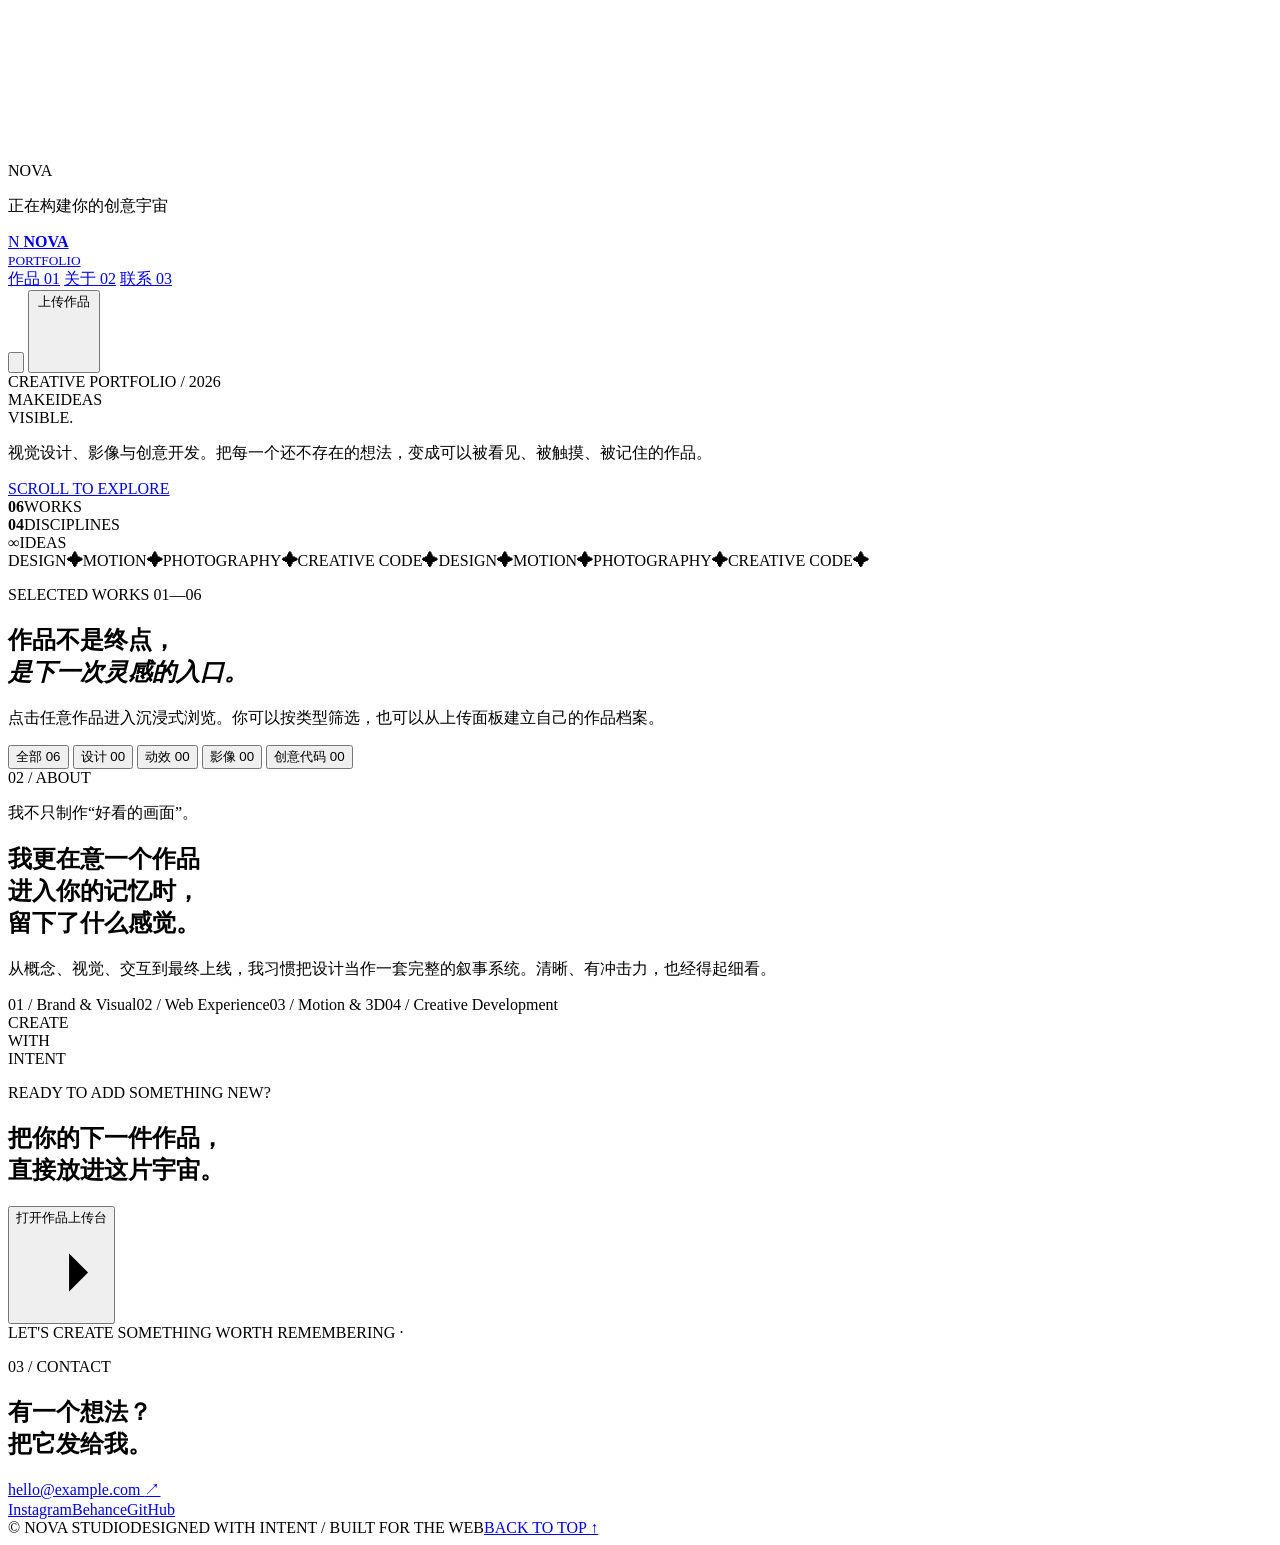
==== index.html @ 59b86b1f "Add portfolio structure and content" ====
<!doctype html>
<html lang="zh-CN">
<head>
  <meta charset="utf-8">
  <meta name="viewport" content="width=device-width, initial-scale=1">
  <meta name="description" content="一个可以展示、上传和发布作品的交互式个人作品集。">
  <meta name="theme-color" content="#08090d">
  <title>NOVA / Personal Works</title>
  <link rel="icon" href="./assets/favicon.svg" type="image/svg+xml">
  <link rel="manifest" href="./site.webmanifest">
  <link rel="stylesheet" href="./assets/styles.css">
  <script type="module" src="./assets/app.js"></script>
</head>
<body>
  <div class="page-noise" aria-hidden="true"></div>
  <canvas id="ambient-canvas" aria-hidden="true"></canvas>
  <div class="cursor-dot" aria-hidden="true"></div>
  <div class="cursor-aura" aria-hidden="true"></div>

  <div class="loader" id="loader" aria-live="polite">
    <div class="loader-mark"><span>N</span><span>O</span><span>V</span><span>A</span></div>
    <div class="loader-line"><i></i></div>
    <p>正在构建你的创意宇宙</p>
  </div>

  <header class="site-nav" id="site-nav">
    <a class="brand magnetic" href="#top" aria-label="返回首页">
      <span class="brand-glyph">N</span>
      <span class="brand-copy"><b id="brand-name">NOVA</b><br><small>PORTFOLIO</small></span>
    </a>
    <nav class="nav-links" aria-label="主导航">
      <a href="#works">作品 <span>01</span></a>
      <a href="#about">关于 <span>02</span></a>
      <a href="#contact">联系 <span>03</span></a>
    </nav>
    <div class="nav-actions">
      <button class="icon-button magnetic" id="theme-toggle" type="button" aria-label="切换明暗主题">
        <svg viewBox="0 0 24 24" aria-hidden="true"><path d="M12 3v2m0 14v2M3 12h2m14 0h2M5.6 5.6 7 7m10 10 1.4 1.4M18.4 5.6 17 7M7 17l-1.4 1.4M16 12a4 4 0 1 1-8 0 4 4 0 0 1 8 0Z"/></svg>
      </button>
      <button class="nav-cta magnetic" id="open-studio" type="button">
        <span>上传作品</span>
        <svg viewBox="0 0 24 24" aria-hidden="true"><path d="M12 5v14M5 12h14"/></svg>
      </button>
    </div>
  </header>

  <main id="top">
    <section class="hero">
      <div class="hero-eyebrow reveal"><span class="status-dot"></span><span id="profile-role">CREATIVE PORTFOLIO / 2026</span></div>
      <div class="hero-title reveal">
        <div class="hero-line hero-line-one"><span>MAKE</span><span class="outline">IDEAS</span></div>
        <div class="hero-line hero-line-two"><span class="accent">VISIBLE.</span><span class="hero-orb" aria-hidden="true"><i></i><i></i><i></i></span></div>
      </div>
      <div class="hero-bottom">
        <p class="hero-intro reveal">视觉设计、影像与创意开发。把每一个还不存在的想法，变成可以被看见、被触摸、被记住的作品。</p>
        <a class="scroll-cue magnetic" href="#works"><span>SCROLL TO EXPLORE</span><i></i></a>
        <div class="hero-stats reveal"><div><strong id="stat-works">06</strong><span>WORKS</span></div><div><strong>04</strong><span>DISCIPLINES</span></div><div><strong>∞</strong><span>IDEAS</span></div></div>
      </div>
      <div class="hero-marquee" aria-hidden="true"><div><span>DESIGN</span><b>✦</b><span>MOTION</span><b>✦</b><span>PHOTOGRAPHY</span><b>✦</b><span>CREATIVE CODE</span><b>✦</b><span>DESIGN</span><b>✦</b><span>MOTION</span><b>✦</b><span>PHOTOGRAPHY</span><b>✦</b><span>CREATIVE CODE</span><b>✦</b></div></div>
    </section>

    <section class="works-section" id="works">
      <div class="section-head">
        <div><p class="section-kicker reveal">SELECTED WORKS <span>01—06</span></p><h2 class="reveal">作品不是终点，<br><em>是下一次灵感的入口。</em></h2></div>
        <p class="section-copy reveal">点击任意作品进入沉浸式浏览。你可以按类型筛选，也可以从上传面板建立自己的作品档案。</p>
      </div>
      <div class="filter-row reveal" id="filter-row" role="tablist" aria-label="作品分类">
        <button class="filter-chip is-active" type="button" data-filter="all">全部 <span id="all-count">06</span></button>
        <button class="filter-chip" type="button" data-filter="Design">设计 <span data-count-for="Design">00</span></button>
        <button class="filter-chip" type="button" data-filter="Motion">动效 <span data-count-for="Motion">00</span></button>
        <button class="filter-chip" type="button" data-filter="Photography">影像 <span data-count-for="Photography">00</span></button>
        <button class="filter-chip" type="button" data-filter="Code">创意代码 <span data-count-for="Code">00</span></button>
      </div>
      <div class="works-grid" id="works-grid" aria-live="polite"></div>
      <div class="empty-state" id="empty-state" hidden><span>NO SIGNAL</span><p>这个分类暂时还没有作品。</p></div>
    </section>

    <section class="manifesto" id="about">
      <div class="manifesto-index reveal">02 / ABOUT</div>
      <div class="manifesto-copy"><p class="reveal">我不只制作“好看的画面”。</p><h2 class="reveal">我更在意一个作品<br>进入你的记忆时，<br><span>留下了什么感觉。</span></h2></div>
      <div class="manifesto-side"><p class="reveal">从概念、视觉、交互到最终上线，我习惯把设计当作一套完整的叙事系统。清晰、有冲击力，也经得起细看。</p><div class="services reveal"><span>01 / Brand & Visual</span><span>02 / Web Experience</span><span>03 / Motion & 3D</span><span>04 / Creative Development</span></div></div>
      <div class="orbit" aria-hidden="true"><div class="orbit-ring ring-one"></div><div class="orbit-ring ring-two"></div><div class="orbit-core">CREATE<br>WITH<br>INTENT</div></div>
    </section>

    <section class="upload-cta">
      <div class="upload-cta-glow" aria-hidden="true"></div>
      <p class="reveal">READY TO ADD SOMETHING NEW?</p>
      <h2 class="reveal">把你的下一件作品，<br><span>直接放进这片宇宙。</span></h2>
      <button class="hero-button magnetic reveal" id="open-studio-secondary" type="button"><span>打开作品上传台</span><svg viewBox="0 0 24 24" aria-hidden="true"><path d="M5 12h14m-5-5 5 5-5 5"/></svg></button>
    </section>

    <section class="contact" id="contact">
      <div class="contact-marquee" aria-hidden="true">LET'S CREATE SOMETHING WORTH REMEMBERING · </div>
      <div class="contact-grid">
        <div><p class="section-kicker reveal">03 / CONTACT</p><h2 class="reveal">有一个想法？<br><span>把它发给我。</span></h2></div>
        <div class="contact-actions reveal"><a href="mailto:hello@example.com" class="contact-mail" id="contact-email">hello@example.com <span>↗</span></a><div class="social-row"><a href="#" aria-label="Instagram">Instagram</a><a href="#" aria-label="Behance">Behance</a><a href="#" aria-label="GitHub">GitHub</a></div></div>
      </div>
      <footer><span>© <b id="year"></b> NOVA STUDIO</span><span>DESIGNED WITH INTENT / BUILT FOR THE WEB</span><a href="#top">BACK TO TOP ↑</a></footer>
    </section>
  </main>

  <div class="lightbox" id="lightbox" role="dialog" aria-modal="true" aria-label="作品预览" hidden>
    <button class="modal-close" id="lightbox-close" type="button" aria-label="关闭预览">×</button>
    <button class="lightbox-nav lightbox-prev" id="lightbox-prev" type="button" aria-label="上一个作品">←</button>
    <div class="lightbox-stage">
      <div class="lightbox-image-wrap"><img id="lightbox-image" alt=""><div class="lightbox-scanline" aria-hidden="true"></div></div>
      <div class="lightbox-meta"><div><p id="lightbox-category">DESIGN / 2026</p><h3 id="lightbox-title">作品名称</h3></div><p id="lightbox-description"></p><div class="tag-list" id="lightbox-tags"></div></div>
    </div>
    <button class="lightbox-nav lightbox-next" id="lightbox-next" type="button" aria-label="下一个作品">→</button>
  </div>

  <div class="studio" id="studio" role="dialog" aria-modal="true" aria-labelledby="studio-title" hidden>
    <div class="studio-backdrop" data-close-studio></div>
    <div class="studio-panel">
      <header class="studio-header"><div><p>CREATOR CONSOLE / LOCAL + GITHUB</p><h2 id="studio-title">上传新作品</h2></div><button class="modal-close" type="button" data-close-studio aria-label="关闭上传面板">×</button></header>
      <form id="upload-form" class="studio-form">
        <div class="form-grid">
          <label class="field"><span>作品名称</span><input name="title" type="text" placeholder="例如：Neon Memory" required maxlength="80"></label>
          <label class="field"><span>分类</span><select name="category" required><option value="Design">设计</option><option value="Motion">动效</option><option value="Photography">影像</option><option value="Code">创意代码</option></select></label>
          <label class="field"><span>年份</span><input name="year" type="text" inputmode="numeric" value="2026" maxlength="4"></label>
          <label class="field field-wide"><span>作品说明</span><textarea name="description" rows="3" placeholder="用一两句话说明这个作品的思路。" maxlength="320"></textarea></label>
          <label class="field field-wide"><span>标签（用逗号分隔）</span><input name="tags" type="text" placeholder="Branding, Web, Motion" maxlength="160"></label>
        </div>
        <label class="dropzone" id="dropzone"><input type="file" id="work-files" name="files" accept="image/*" multiple><span class="dropzone-icon"><svg viewBox="0 0 24 24" aria-hidden="true"><path d="M12 16V4m0 0L7 9m5-5 5 5M5 14v4a2 2 0 0 0 2 2h10a2 2 0 0 0 2-2v-4"/></svg></span><strong>拖拽图片到这里，或点击选择</strong><small>支持 JPG / PNG / WebP。发布时会自动压缩并保留清晰度。</small></label>
        <div class="file-preview" id="file-preview"></div>
        <details class="github-settings"><summary><span><i class="github-dot"></i> GitHub 发布设置</span><span>可选</span></summary><div class="github-fields"><label class="field"><span>仓库所有者</span><input name="owner" type="text" placeholder="your-github-name"></label><label class="field"><span>仓库名称</span><input name="repo" type="text" placeholder="portfolio"></label><label class="field"><span>分支</span><input name="branch" type="text" value="main"></label><label class="field"><span>发布路径</span><input name="basePath" type="text" value=""></label><label class="field field-wide"><span>细粒度访问令牌</span><input name="token" type="password" autocomplete="off" placeholder="只保存在当前浏览器标签页"></label><p class="security-note">建议创建仅限该仓库、仅 Contents 读写权限的 Fine-grained token。关闭标签页后会自动清除。</p></div></details>
        <div class="publish-status" id="publish-status" aria-live="polite"><span></span><p>等待上传</p></div>
        <div class="studio-actions"><button class="button-secondary magnetic" id="save-local" type="submit"><span>保存到本机</span></button><button class="button-primary magnetic" id="publish-github" type="button"><span>发布到 GitHub</span><svg viewBox="0 0 24 24" aria-hidden="true"><path d="M5 12h14m-5-5 5 5-5 5"/></svg></button></div>
      </form>
    </div>
  </div>
  <div class="toast-stack" id="toast-stack" aria-live="polite"></div>
</body>
</html>
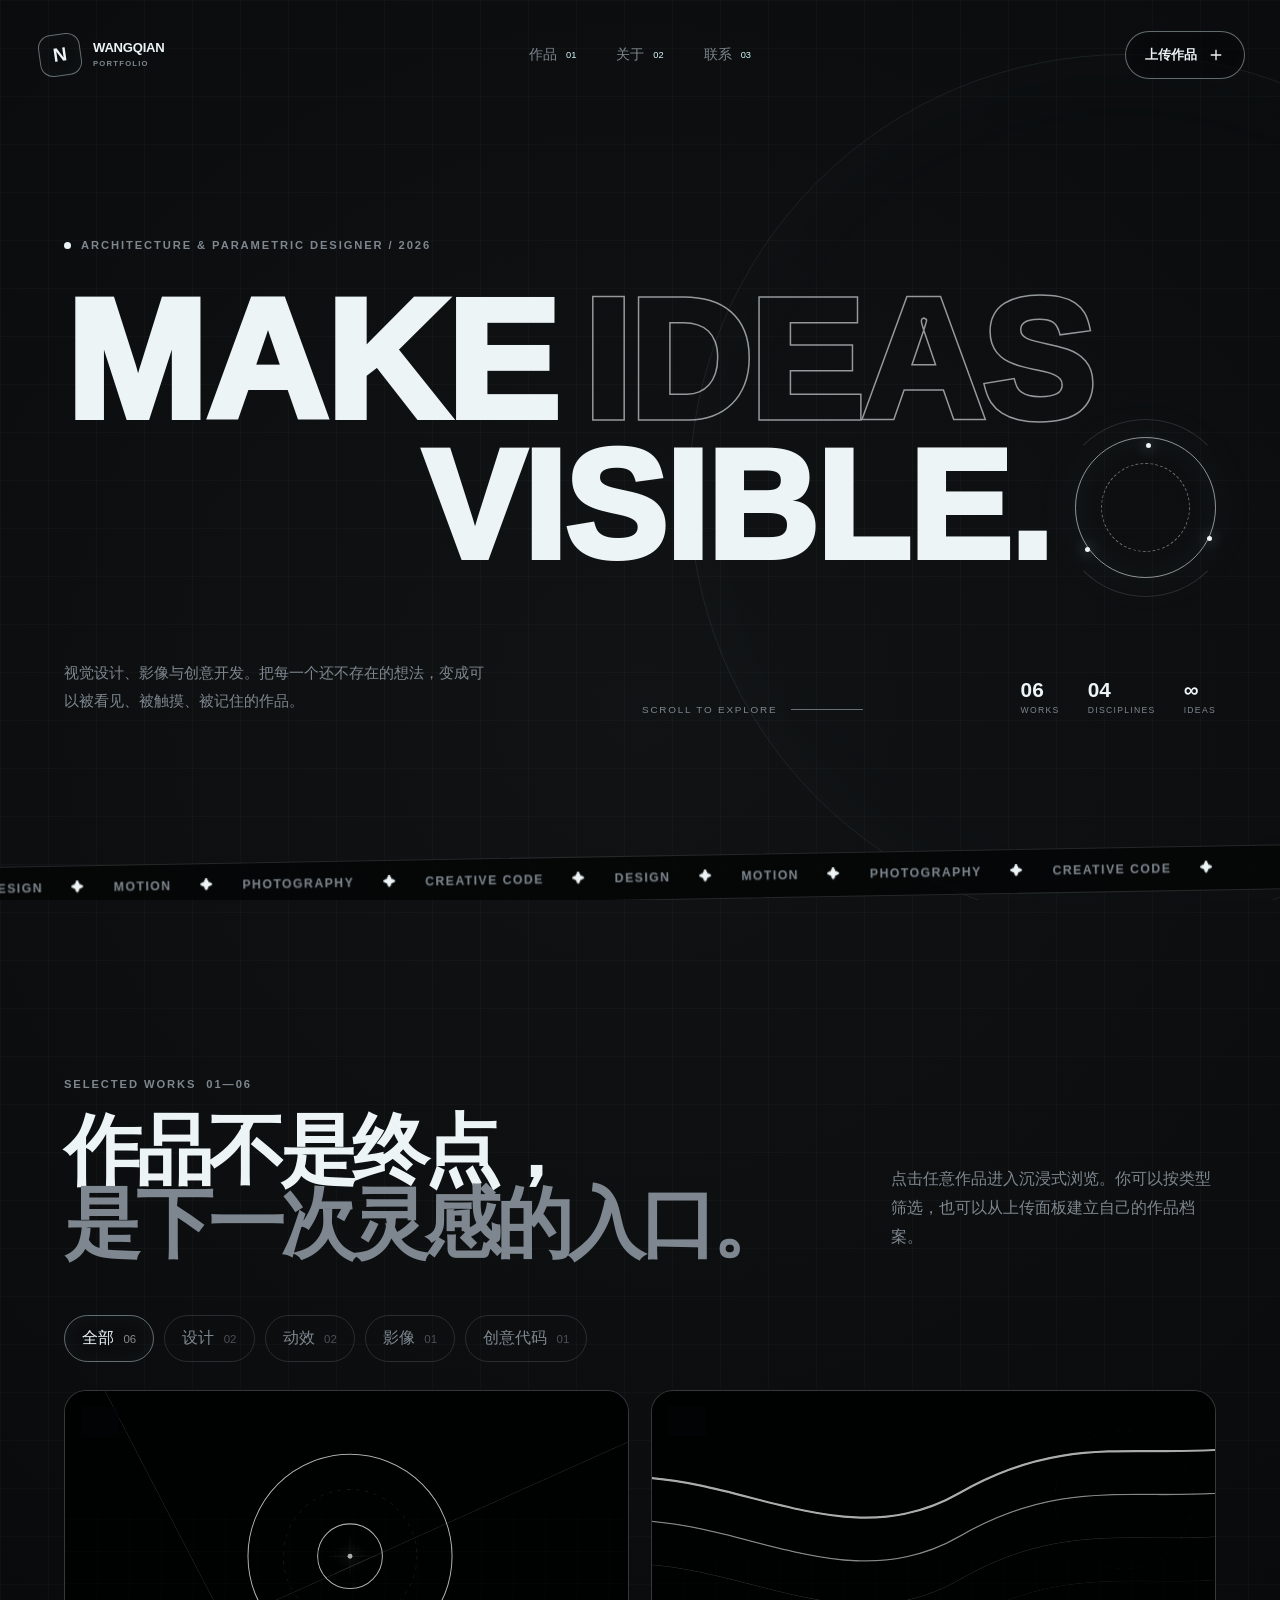
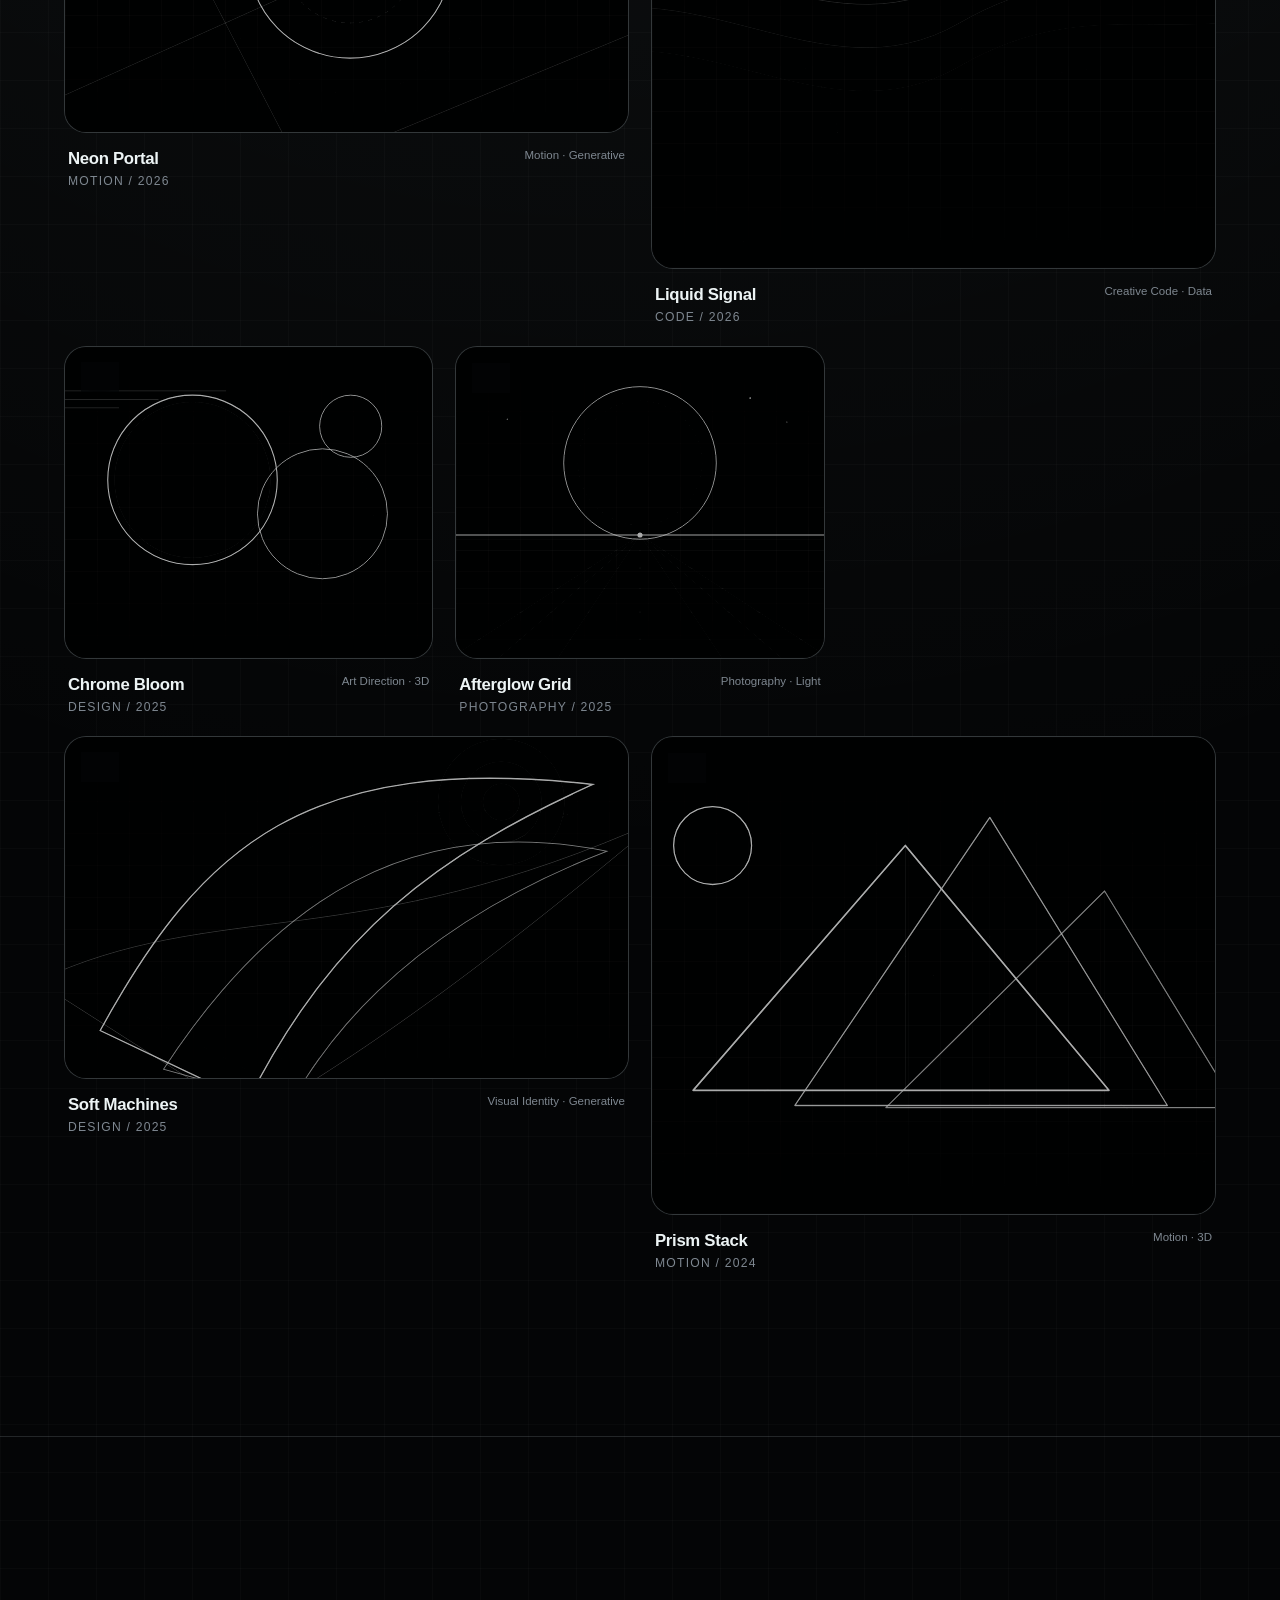
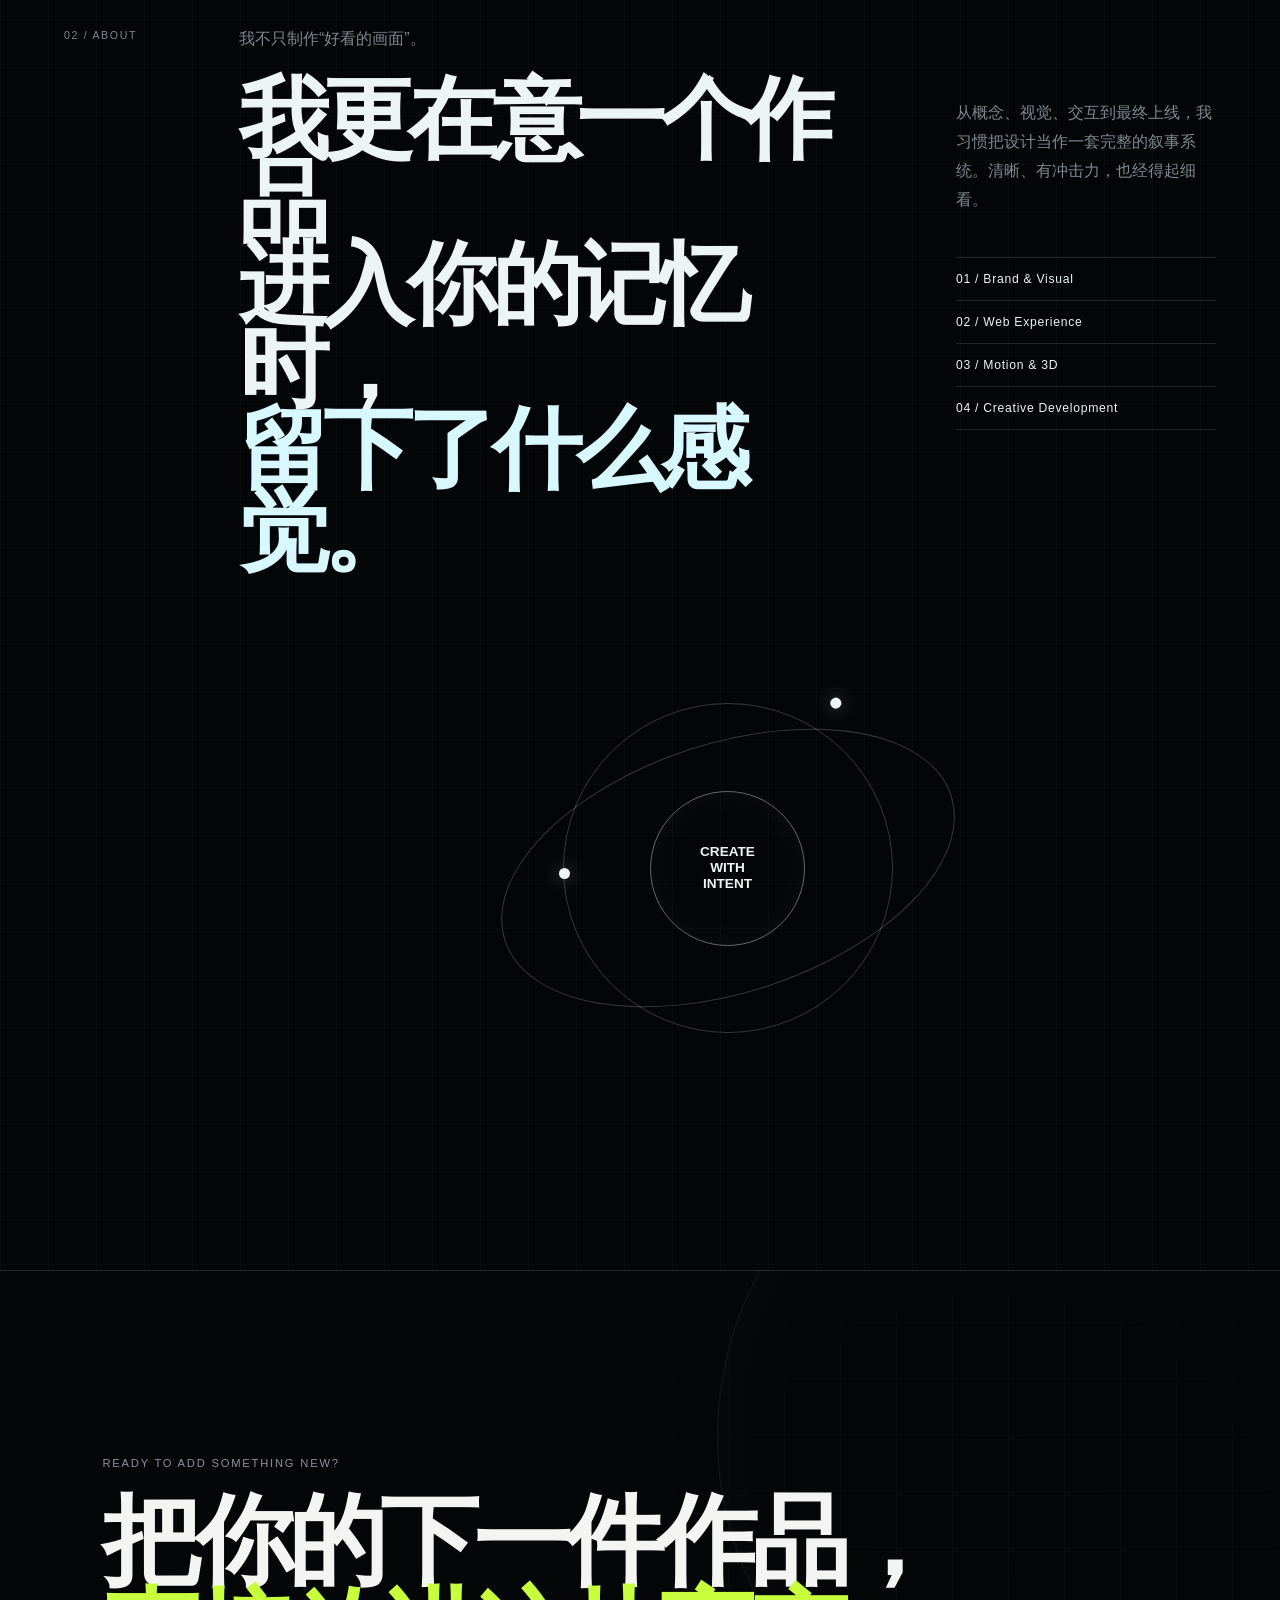
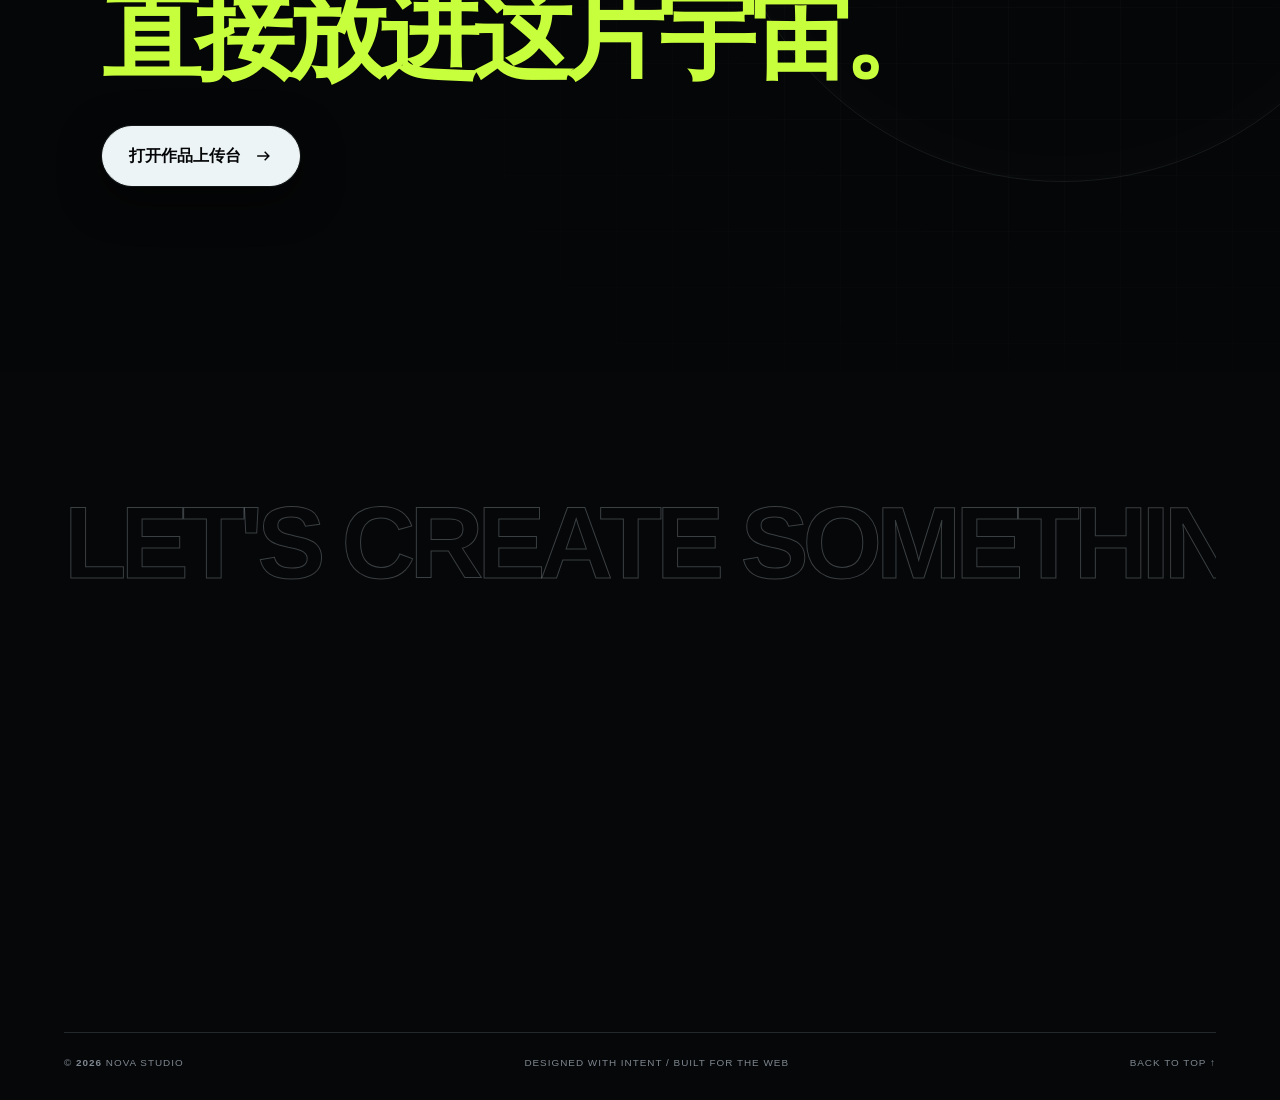
==== commit d092c653: "Apply dark line-art theme without overwriting profile update" ====
--- a/index.html
+++ b/index.html
@@ -4,11 +4,12 @@
   <meta charset="utf-8">
   <meta name="viewport" content="width=device-width, initial-scale=1">
   <meta name="description" content="一个可以展示、上传和发布作品的交互式个人作品集。">
-  <meta name="theme-color" content="#08090d">
+  <meta name="theme-color" content="#040506">
   <title>NOVA / Personal Works</title>
   <link rel="icon" href="./assets/favicon.svg" type="image/svg+xml">
   <link rel="manifest" href="./site.webmanifest">
   <link rel="stylesheet" href="./assets/styles.css">
+  <link rel="stylesheet" href="./assets/theme-lineart.css">
   <script type="module" src="./assets/app.js"></script>
 </head>
 <body>
@@ -16,119 +17,16 @@
   <canvas id="ambient-canvas" aria-hidden="true"></canvas>
   <div class="cursor-dot" aria-hidden="true"></div>
   <div class="cursor-aura" aria-hidden="true"></div>
-
-  <div class="loader" id="loader" aria-live="polite">
-    <div class="loader-mark"><span>N</span><span>O</span><span>V</span><span>A</span></div>
-    <div class="loader-line"><i></i></div>
-    <p>正在构建你的创意宇宙</p>
-  </div>
-
-  <header class="site-nav" id="site-nav">
-    <a class="brand magnetic" href="#top" aria-label="返回首页">
-      <span class="brand-glyph">N</span>
-      <span class="brand-copy"><b id="brand-name">NOVA</b><br><small>PORTFOLIO</small></span>
-    </a>
-    <nav class="nav-links" aria-label="主导航">
-      <a href="#works">作品 <span>01</span></a>
-      <a href="#about">关于 <span>02</span></a>
-      <a href="#contact">联系 <span>03</span></a>
-    </nav>
-    <div class="nav-actions">
-      <button class="icon-button magnetic" id="theme-toggle" type="button" aria-label="切换明暗主题">
-        <svg viewBox="0 0 24 24" aria-hidden="true"><path d="M12 3v2m0 14v2M3 12h2m14 0h2M5.6 5.6 7 7m10 10 1.4 1.4M18.4 5.6 17 7M7 17l-1.4 1.4M16 12a4 4 0 1 1-8 0 4 4 0 0 1 8 0Z"/></svg>
-      </button>
-      <button class="nav-cta magnetic" id="open-studio" type="button">
-        <span>上传作品</span>
-        <svg viewBox="0 0 24 24" aria-hidden="true"><path d="M12 5v14M5 12h14"/></svg>
-      </button>
-    </div>
-  </header>
-
+  <div class="loader" id="loader" aria-live="polite"><div class="loader-mark"><span>N</span><span>O</span><span>V</span><span>A</span></div><div class="loader-line"><i></i></div><p>正在构建你的创意宇宙</p></div>
+  <header class="site-nav" id="site-nav"><a class="brand magnetic" href="#top" aria-label="返回首页"><span class="brand-glyph">N</span><span class="brand-copy"><b id="brand-name">NOVA</b><br><small>PORTFOLIO</small></span></a><nav class="nav-links" aria-label="主导航"><a href="#works">作品 <span>01</span></a><a href="#about">关于 <span>02</span></a><a href="#contact">联系 <span>03</span></a></nav><div class="nav-actions"><button class="icon-button magnetic" id="theme-toggle" type="button" aria-label="切换明暗主题"><svg viewBox="0 0 24 24" aria-hidden="true"><path d="M12 3v2m0 14v2M3 12h2m14 0h2M5.6 5.6 7 7m10 10 1.4 1.4M18.4 5.6 17 7M7 17l-1.4 1.4M16 12a4 4 0 1 1-8 0 4 4 0 0 1 8 0Z"/></svg></button><button class="nav-cta magnetic" id="open-studio" type="button"><span>上传作品</span><svg viewBox="0 0 24 24" aria-hidden="true"><path d="M12 5v14M5 12h14"/></svg></button></div></header>
   <main id="top">
-    <section class="hero">
-      <div class="hero-eyebrow reveal"><span class="status-dot"></span><span id="profile-role">CREATIVE PORTFOLIO / 2026</span></div>
-      <div class="hero-title reveal">
-        <div class="hero-line hero-line-one"><span>MAKE</span><span class="outline">IDEAS</span></div>
-        <div class="hero-line hero-line-two"><span class="accent">VISIBLE.</span><span class="hero-orb" aria-hidden="true"><i></i><i></i><i></i></span></div>
-      </div>
-      <div class="hero-bottom">
-        <p class="hero-intro reveal">视觉设计、影像与创意开发。把每一个还不存在的想法，变成可以被看见、被触摸、被记住的作品。</p>
-        <a class="scroll-cue magnetic" href="#works"><span>SCROLL TO EXPLORE</span><i></i></a>
-        <div class="hero-stats reveal"><div><strong id="stat-works">06</strong><span>WORKS</span></div><div><strong>04</strong><span>DISCIPLINES</span></div><div><strong>∞</strong><span>IDEAS</span></div></div>
-      </div>
-      <div class="hero-marquee" aria-hidden="true"><div><span>DESIGN</span><b>✦</b><span>MOTION</span><b>✦</b><span>PHOTOGRAPHY</span><b>✦</b><span>CREATIVE CODE</span><b>✦</b><span>DESIGN</span><b>✦</b><span>MOTION</span><b>✦</b><span>PHOTOGRAPHY</span><b>✦</b><span>CREATIVE CODE</span><b>✦</b></div></div>
-    </section>
-
-    <section class="works-section" id="works">
-      <div class="section-head">
-        <div><p class="section-kicker reveal">SELECTED WORKS <span>01—06</span></p><h2 class="reveal">作品不是终点，<br><em>是下一次灵感的入口。</em></h2></div>
-        <p class="section-copy reveal">点击任意作品进入沉浸式浏览。你可以按类型筛选，也可以从上传面板建立自己的作品档案。</p>
-      </div>
-      <div class="filter-row reveal" id="filter-row" role="tablist" aria-label="作品分类">
-        <button class="filter-chip is-active" type="button" data-filter="all">全部 <span id="all-count">06</span></button>
-        <button class="filter-chip" type="button" data-filter="Design">设计 <span data-count-for="Design">00</span></button>
-        <button class="filter-chip" type="button" data-filter="Motion">动效 <span data-count-for="Motion">00</span></button>
-        <button class="filter-chip" type="button" data-filter="Photography">影像 <span data-count-for="Photography">00</span></button>
-        <button class="filter-chip" type="button" data-filter="Code">创意代码 <span data-count-for="Code">00</span></button>
-      </div>
-      <div class="works-grid" id="works-grid" aria-live="polite"></div>
-      <div class="empty-state" id="empty-state" hidden><span>NO SIGNAL</span><p>这个分类暂时还没有作品。</p></div>
-    </section>
-
-    <section class="manifesto" id="about">
-      <div class="manifesto-index reveal">02 / ABOUT</div>
-      <div class="manifesto-copy"><p class="reveal">我不只制作“好看的画面”。</p><h2 class="reveal">我更在意一个作品<br>进入你的记忆时，<br><span>留下了什么感觉。</span></h2></div>
-      <div class="manifesto-side"><p class="reveal">从概念、视觉、交互到最终上线，我习惯把设计当作一套完整的叙事系统。清晰、有冲击力，也经得起细看。</p><div class="services reveal"><span>01 / Brand & Visual</span><span>02 / Web Experience</span><span>03 / Motion & 3D</span><span>04 / Creative Development</span></div></div>
-      <div class="orbit" aria-hidden="true"><div class="orbit-ring ring-one"></div><div class="orbit-ring ring-two"></div><div class="orbit-core">CREATE<br>WITH<br>INTENT</div></div>
-    </section>
-
-    <section class="upload-cta">
-      <div class="upload-cta-glow" aria-hidden="true"></div>
-      <p class="reveal">READY TO ADD SOMETHING NEW?</p>
-      <h2 class="reveal">把你的下一件作品，<br><span>直接放进这片宇宙。</span></h2>
-      <button class="hero-button magnetic reveal" id="open-studio-secondary" type="button"><span>打开作品上传台</span><svg viewBox="0 0 24 24" aria-hidden="true"><path d="M5 12h14m-5-5 5 5-5 5"/></svg></button>
-    </section>
-
-    <section class="contact" id="contact">
-      <div class="contact-marquee" aria-hidden="true">LET'S CREATE SOMETHING WORTH REMEMBERING · </div>
-      <div class="contact-grid">
-        <div><p class="section-kicker reveal">03 / CONTACT</p><h2 class="reveal">有一个想法？<br><span>把它发给我。</span></h2></div>
-        <div class="contact-actions reveal"><a href="mailto:hello@example.com" class="contact-mail" id="contact-email">hello@example.com <span>↗</span></a><div class="social-row"><a href="#" aria-label="Instagram">Instagram</a><a href="#" aria-label="Behance">Behance</a><a href="#" aria-label="GitHub">GitHub</a></div></div>
-      </div>
-      <footer><span>© <b id="year"></b> NOVA STUDIO</span><span>DESIGNED WITH INTENT / BUILT FOR THE WEB</span><a href="#top">BACK TO TOP ↑</a></footer>
-    </section>
+    <section class="hero"><div class="hero-eyebrow reveal"><span class="status-dot"></span><span id="profile-role">CREATIVE PORTFOLIO / 2026</span></div><div class="hero-title reveal"><div class="hero-line hero-line-one"><span>MAKE</span><span class="outline">IDEAS</span></div><div class="hero-line hero-line-two"><span class="accent">VISIBLE.</span><span class="hero-orb" aria-hidden="true"><i></i><i></i><i></i></span></div></div><div class="hero-bottom"><p class="hero-intro reveal">视觉设计、影像与创意开发。把每一个还不存在的想法，变成可以被看见、被触摸、被记住的作品。</p><a class="scroll-cue magnetic" href="#works"><span>SCROLL TO EXPLORE</span><i></i></a><div class="hero-stats reveal"><div><strong id="stat-works">06</strong><span>WORKS</span></div><div><strong>04</strong><span>DISCIPLINES</span></div><div><strong>∞</strong><span>IDEAS</span></div></div></div><div class="hero-marquee" aria-hidden="true"><div><span>DESIGN</span><b>✦</b><span>MOTION</span><b>✦</b><span>PHOTOGRAPHY</span><b>✦</b><span>CREATIVE CODE</span><b>✦</b><span>DESIGN</span><b>✦</b><span>MOTION</span><b>✦</b><span>PHOTOGRAPHY</span><b>✦</b><span>CREATIVE CODE</span><b>✦</b></div></div></section>
+    <section class="works-section" id="works"><div class="section-head"><div><p class="section-kicker reveal">SELECTED WORKS <span>01—06</span></p><h2 class="reveal">作品不是终点，<br><em>是下一次灵感的入口。</em></h2></div><p class="section-copy reveal">点击任意作品进入沉浸式浏览。你可以按类型筛选，也可以从上传面板建立自己的作品档案。</p></div><div class="filter-row reveal" id="filter-row" role="tablist" aria-label="作品分类"><button class="filter-chip is-active" type="button" data-filter="all">全部 <span id="all-count">06</span></button><button class="filter-chip" type="button" data-filter="Design">设计 <span data-count-for="Design">00</span></button><button class="filter-chip" type="button" data-filter="Motion">动效 <span data-count-for="Motion">00</span></button><button class="filter-chip" type="button" data-filter="Photography">影像 <span data-count-for="Photography">00</span></button><button class="filter-chip" type="button" data-filter="Code">创意代码 <span data-count-for="Code">00</span></button></div><div class="works-grid" id="works-grid" aria-live="polite"></div><div class="empty-state" id="empty-state" hidden><span>NO SIGNAL</span><p>这个分类暂时还没有作品。</p></div></section>
+    <section class="manifesto" id="about"><div class="manifesto-index reveal">02 / ABOUT</div><div class="manifesto-copy"><p class="reveal">我不只制作“好看的画面”。</p><h2 class="reveal">我更在意一个作品<br>进入你的记忆时，<br><span>留下了什么感觉。</span></h2></div><div class="manifesto-side"><p class="reveal">从概念、视觉、交互到最终上线，我习惯把设计当作一套完整的叙事系统。清晰、有冲击力，也经得起细看。</p><div class="services reveal"><span>01 / Brand & Visual</span><span>02 / Web Experience</span><span>03 / Motion & 3D</span><span>04 / Creative Development</span></div></div><div class="orbit" aria-hidden="true"><div class="orbit-ring ring-one"></div><div class="orbit-ring ring-two"></div><div class="orbit-core">CREATE<br>WITH<br>INTENT</div></div></section>
+    <section class="upload-cta"><div class="upload-cta-glow" aria-hidden="true"></div><p class="reveal">READY TO ADD SOMETHING NEW?</p><h2 class="reveal">把你的下一件作品，<br><span>直接放进这片宇宙。</span></h2><button class="hero-button magnetic reveal" id="open-studio-secondary" type="button"><span>打开作品上传台</span><svg viewBox="0 0 24 24" aria-hidden="true"><path d="M5 12h14m-5-5 5 5-5 5"/></svg></button></section>
+    <section class="contact" id="contact"><div class="contact-marquee" aria-hidden="true">LET'S CREATE SOMETHING WORTH REMEMBERING · </div><div class="contact-grid"><div><p class="section-kicker reveal">03 / CONTACT</p><h2 class="reveal">有一个想法？<br><span>把它发给我。</span></h2></div><div class="contact-actions reveal"><a href="mailto:hello@example.com" class="contact-mail" id="contact-email">hello@example.com <span>↗</span></a><div class="social-row"><a href="#" aria-label="Instagram">Instagram</a><a href="#" aria-label="Behance">Behance</a><a href="#" aria-label="GitHub">GitHub</a></div></div></div><footer><span>© <b id="year"></b> NOVA STUDIO</span><span>DESIGNED WITH INTENT / BUILT FOR THE WEB</span><a href="#top">BACK TO TOP ↑</a></footer></section>
   </main>
-
-  <div class="lightbox" id="lightbox" role="dialog" aria-modal="true" aria-label="作品预览" hidden>
-    <button class="modal-close" id="lightbox-close" type="button" aria-label="关闭预览">×</button>
-    <button class="lightbox-nav lightbox-prev" id="lightbox-prev" type="button" aria-label="上一个作品">←</button>
-    <div class="lightbox-stage">
-      <div class="lightbox-image-wrap"><img id="lightbox-image" alt=""><div class="lightbox-scanline" aria-hidden="true"></div></div>
-      <div class="lightbox-meta"><div><p id="lightbox-category">DESIGN / 2026</p><h3 id="lightbox-title">作品名称</h3></div><p id="lightbox-description"></p><div class="tag-list" id="lightbox-tags"></div></div>
-    </div>
-    <button class="lightbox-nav lightbox-next" id="lightbox-next" type="button" aria-label="下一个作品">→</button>
-  </div>
-
-  <div class="studio" id="studio" role="dialog" aria-modal="true" aria-labelledby="studio-title" hidden>
-    <div class="studio-backdrop" data-close-studio></div>
-    <div class="studio-panel">
-      <header class="studio-header"><div><p>CREATOR CONSOLE / LOCAL + GITHUB</p><h2 id="studio-title">上传新作品</h2></div><button class="modal-close" type="button" data-close-studio aria-label="关闭上传面板">×</button></header>
-      <form id="upload-form" class="studio-form">
-        <div class="form-grid">
-          <label class="field"><span>作品名称</span><input name="title" type="text" placeholder="例如：Neon Memory" required maxlength="80"></label>
-          <label class="field"><span>分类</span><select name="category" required><option value="Design">设计</option><option value="Motion">动效</option><option value="Photography">影像</option><option value="Code">创意代码</option></select></label>
-          <label class="field"><span>年份</span><input name="year" type="text" inputmode="numeric" value="2026" maxlength="4"></label>
-          <label class="field field-wide"><span>作品说明</span><textarea name="description" rows="3" placeholder="用一两句话说明这个作品的思路。" maxlength="320"></textarea></label>
-          <label class="field field-wide"><span>标签（用逗号分隔）</span><input name="tags" type="text" placeholder="Branding, Web, Motion" maxlength="160"></label>
-        </div>
-        <label class="dropzone" id="dropzone"><input type="file" id="work-files" name="files" accept="image/*" multiple><span class="dropzone-icon"><svg viewBox="0 0 24 24" aria-hidden="true"><path d="M12 16V4m0 0L7 9m5-5 5 5M5 14v4a2 2 0 0 0 2 2h10a2 2 0 0 0 2-2v-4"/></svg></span><strong>拖拽图片到这里，或点击选择</strong><small>支持 JPG / PNG / WebP。发布时会自动压缩并保留清晰度。</small></label>
-        <div class="file-preview" id="file-preview"></div>
-        <details class="github-settings"><summary><span><i class="github-dot"></i> GitHub 发布设置</span><span>可选</span></summary><div class="github-fields"><label class="field"><span>仓库所有者</span><input name="owner" type="text" placeholder="your-github-name"></label><label class="field"><span>仓库名称</span><input name="repo" type="text" placeholder="portfolio"></label><label class="field"><span>分支</span><input name="branch" type="text" value="main"></label><label class="field"><span>发布路径</span><input name="basePath" type="text" value=""></label><label class="field field-wide"><span>细粒度访问令牌</span><input name="token" type="password" autocomplete="off" placeholder="只保存在当前浏览器标签页"></label><p class="security-note">建议创建仅限该仓库、仅 Contents 读写权限的 Fine-grained token。关闭标签页后会自动清除。</p></div></details>
-        <div class="publish-status" id="publish-status" aria-live="polite"><span></span><p>等待上传</p></div>
-        <div class="studio-actions"><button class="button-secondary magnetic" id="save-local" type="submit"><span>保存到本机</span></button><button class="button-primary magnetic" id="publish-github" type="button"><span>发布到 GitHub</span><svg viewBox="0 0 24 24" aria-hidden="true"><path d="M5 12h14m-5-5 5 5-5 5"/></svg></button></div>
-      </form>
-    </div>
-  </div>
-  <div class="toast-stack" id="toast-stack" aria-live="polite"></div>
+  <div class="lightbox" id="lightbox" role="dialog" aria-modal="true" aria-label="作品预览" hidden><button class="modal-close" id="lightbox-close" type="button" aria-label="关闭预览">×</button><button class="lightbox-nav lightbox-prev" id="lightbox-prev" type="button" aria-label="上一个作品">←</button><div class="lightbox-stage"><div class="lightbox-image-wrap"><img id="lightbox-image" alt=""><div class="lightbox-scanline" aria-hidden="true"></div></div><div class="lightbox-meta"><div><p id="lightbox-category">DESIGN / 2026</p><h3 id="lightbox-title">作品名称</h3></div><p id="lightbox-description"></p><div class="tag-list" id="lightbox-tags"></div></div></div><button class="lightbox-nav lightbox-next" id="lightbox-next" type="button" aria-label="下一个作品">→</button></div>
+  <div class="studio" id="studio" role="dialog" aria-modal="true" aria-labelledby="studio-title" hidden><div class="studio-backdrop" data-close-studio></div><div class="studio-panel"><header class="studio-header"><div><p>CREATOR CONSOLE / LOCAL + GITHUB</p><h2 id="studio-title">上传新作品</h2></div><button class="modal-close" type="button" data-close-studio aria-label="关闭上传面板">×</button></header><form id="upload-form" class="studio-form"><div class="form-grid"><label class="field"><span>作品名称</span><input name="title" type="text" placeholder="例如：Neon Memory" required maxlength="80"></label><label class="field"><span>分类</span><select name="category" required><option value="Design">设计</option><option value="Motion">动效</option><option value="Photography">影像</option><option value="Code">创意代码</option></select></label><label class="field"><span>年份</span><input name="year" type="text" inputmode="numeric" value="2026" maxlength="4"></label><label class="field field-wide"><span>作品说明</span><textarea name="description" rows="3" placeholder="用一两句话说明这个作品的思路。" maxlength="320"></textarea></label><label class="field field-wide"><span>标签（用逗号分隔）</span><input name="tags" type="text" placeholder="Branding, Web, Motion" maxlength="160"></label></div><label class="dropzone" id="dropzone"><input type="file" id="work-files" name="files" accept="image/*" multiple><span class="dropzone-icon"><svg viewBox="0 0 24 24" aria-hidden="true"><path d="M12 16V4m0 0L7 9m5-5 5 5M5 14v4a2 2 0 0 0 2 2h10a2 2 0 0 0 2-2v-4"/></svg></span><strong>拖拽图片到这里，或点击选择</strong><small>支持 JPG / PNG / WebP。发布时会自动压缩并保留清晰度。</small></label><div class="file-preview" id="file-preview"></div><details class="github-settings"><summary><span><i class="github-dot"></i> GitHub 发布设置</span><span>可选</span></summary><div class="github-fields"><label class="field"><span>仓库所有者</span><input name="owner" type="text" placeholder="your-github-name"></label><label class="field"><span>仓库名称</span><input name="repo" type="text" placeholder="portfolio"></label><label class="field"><span>分支</span><input name="branch" type="text" value="main"></label><label class="field"><span>发布路径</span><input name="basePath" type="text" value=""></label><label class="field field-wide"><span>细粒度访问令牌</span><input name="token" type="password" autocomplete="off" placeholder="只保存在当前浏览器标签页"></label><p class="security-note">建议创建仅限该仓库、仅 Contents 读写权限的 Fine-grained token。关闭标签页后会自动清除。</p></div></details><div class="publish-status" id="publish-status" aria-live="polite"><span></span><p>等待上传</p></div><div class="studio-actions"><button class="button-secondary magnetic" id="save-local" type="submit"><span>保存到本机</span></button><button class="button-primary magnetic" id="publish-github" type="button"><span>发布到 GitHub</span><svg viewBox="0 0 24 24" aria-hidden="true"><path d="M5 12h14m-5-5 5 5-5 5"/></svg></button></div></form></div></div><div class="toast-stack" id="toast-stack" aria-live="polite"></div>
 </body>
 </html>
--- a/assets/styles.css
+++ b/assets/styles.css
@@ -0,0 +1,106 @@
+:root {
+  --bg: #08090d;
+  --bg-soft: #0e1017;
+  --panel: rgba(18, 20, 29, 0.78);
+  --panel-solid: #12141d;
+  --text: #f4f4f2;
+  --muted: #9699a6;
+  --line: rgba(255, 255, 255, 0.12);
+  --line-strong: rgba(255, 255, 255, 0.24);
+  --acid: #c8ff3d;
+  --cyan: #56e6ff;
+  --orange: #ff6b2c;
+  --violet: #8f6bff;
+  --shadow: 0 32px 100px rgba(0, 0, 0, 0.48);
+  --radius-sm: 12px;
+  --radius-md: 22px;
+  --radius-lg: 36px;
+  --font-display: "Arial Black", "Arial Narrow", "Microsoft YaHei", sans-serif;
+  --font-body: "Segoe UI", "PingFang SC", "Microsoft YaHei", sans-serif;
+  --nav-height: 82px;
+  color-scheme: dark;
+}
+html[data-theme="light"] { --bg:#f0f0eb; --bg-soft:#e7e8e3; --panel:rgba(255,255,255,.78); --panel-solid:#fff; --text:#111217; --muted:#646775; --line:rgba(8,9,13,.12); --line-strong:rgba(8,9,13,.24); --acid:#6f9400; --cyan:#007f98; --orange:#d54b13; --violet:#6540dd; --shadow:0 32px 100px rgba(34,38,48,.16); color-scheme:light; }
+* { box-sizing:border-box; }
+html { scroll-behavior:smooth; }
+body { margin:0; background:var(--bg); color:var(--text); font-family:var(--font-body); min-height:100vh; overflow-x:hidden; transition:background .45s ease,color .45s ease; }
+body.modal-open { overflow:hidden; }
+button,input,textarea,select { font:inherit; }
+button,a { -webkit-tap-highlight-color:transparent; }
+button { color:inherit; }
+a { color:inherit; text-decoration:none; }
+img { max-width:100%; }
+::selection { background:var(--acid); color:#08090d; }
+.page-noise { position:fixed; inset:0; z-index:1000; pointer-events:none; opacity:.045; mix-blend-mode:soft-light; background-image:url("data:image/svg+xml,%3Csvg viewBox='0 0 180 180' xmlns='http://www.w3.org/2000/svg'%3E%3Cfilter id='n'%3E%3CfeTurbulence type='fractalNoise' baseFrequency='.95' numOctaves='4' stitchTiles='stitch'/%3E%3C/filter%3E%3Crect width='100%25' height='100%25' filter='url(%23n)' opacity='.7'/%3E%3C/svg%3E"); }
+#ambient-canvas { position:fixed; inset:0; width:100%; height:100%; z-index:-2; opacity:.9; pointer-events:none; }
+.cursor-dot,.cursor-aura { position:fixed; left:0; top:0; pointer-events:none; z-index:1200; border-radius:999px; transform:translate(-50%,-50%); opacity:0; }
+.cursor-dot { width:6px; height:6px; background:var(--acid); transition:width .2s,height .2s,opacity .2s; }
+.cursor-aura { width:46px; height:46px; border:1px solid color-mix(in srgb,var(--acid) 56%,transparent); transition:width .25s,height .25s,border-color .25s,opacity .2s; }
+body.has-pointer .cursor-dot,body.has-pointer .cursor-aura { opacity:1; }
+body.cursor-active .cursor-dot { width:11px; height:11px; }
+body.cursor-active .cursor-aura { width:74px; height:74px; border-color:var(--cyan); }
+.loader { position:fixed; inset:0; z-index:3000; display:grid; place-content:center; gap:22px; background:#08090d; color:#fff; transition:opacity .7s ease,visibility .7s ease; }
+.loader.is-hidden { opacity:0; visibility:hidden; }
+.loader-mark { display:flex; gap:4px; font:900 clamp(2rem,8vw,5rem)/1 var(--font-display); letter-spacing:-.09em; }
+.loader-mark span { animation:loaderLetter .9s cubic-bezier(.16,1,.3,1) both; }
+.loader-mark span:nth-child(2){animation-delay:.08s}.loader-mark span:nth-child(3){animation-delay:.16s}.loader-mark span:nth-child(4){animation-delay:.24s}
+.loader-line { width:min(320px,62vw); height:2px; background:rgba(255,255,255,.15); overflow:hidden; }
+.loader-line i { display:block; height:100%; width:42%; background:var(--acid); animation:loaderLine 1s ease-in-out infinite; }
+.loader p { margin:0; text-align:center; color:rgba(255,255,255,.55); font-size:.76rem; letter-spacing:.18em; }
+@keyframes loaderLetter{from{transform:translateY(110%);opacity:0}}@keyframes loaderLine{0%{transform:translateX(-110%)}100%{transform:translateX(340%)}}
+.site-nav { position:fixed; top:14px; left:50%; z-index:900; width:min(1440px,calc(100% - 32px)); height:var(--nav-height); padding:0 18px 0 22px; display:flex; align-items:center; justify-content:space-between; border:1px solid transparent; border-radius:20px; transition:background .35s,border-color .35s,backdrop-filter .35s,transform .35s; transform:translateX(-50%); }
+.site-nav.is-scrolled { background:var(--panel); border-color:var(--line); backdrop-filter:blur(22px) saturate(150%); box-shadow:0 12px 48px rgba(0,0,0,.15); }
+.brand { display:flex; align-items:center; gap:12px; }
+.brand-glyph { width:42px; height:42px; display:grid; place-items:center; border-radius:13px; background:var(--text); color:var(--bg); font:900 1.2rem/1 var(--font-display); transform:rotate(-8deg); transition:transform .3s,background .3s,color .3s; }
+.brand:hover .brand-glyph { transform:rotate(0) scale(1.06); background:var(--acid); }
+.brand-copy { font:800 .82rem/1.05 var(--font-display); letter-spacing:-.02em; }.brand-copy small { font:600 .48rem/1.4 var(--font-body); letter-spacing:.16em; color:var(--muted); }
+.nav-links { position:absolute; left:50%; transform:translateX(-50%); display:flex; gap:8px; }
+.nav-links a { position:relative; display:flex; gap:9px; align-items:center; padding:12px 16px; border-radius:999px; font-size:.86rem; color:var(--muted); transition:color .25s,background .25s; }
+.nav-links a:hover{color:var(--text);background:color-mix(in srgb,var(--text) 7%,transparent)}.nav-links span{font-size:.58rem;color:var(--acid)}
+.nav-actions { display:flex; align-items:center; gap:10px; }
+.icon-button,.nav-cta { border:1px solid var(--line); background:color-mix(in srgb,var(--panel-solid) 58%,transparent); cursor:pointer; border-radius:999px; }
+.icon-button { width:46px; height:46px; display:grid; place-items:center; }.icon-button svg{width:20px;fill:none;stroke:currentColor;stroke-width:1.6}
+.nav-cta { height:48px; padding:0 19px; display:flex; align-items:center; gap:10px; font-size:.84rem; font-weight:700; }.nav-cta svg{width:18px;fill:none;stroke:currentColor;stroke-width:1.8;transition:transform .25s}.nav-cta:hover{background:var(--acid);color:#08090d;border-color:var(--acid)}.nav-cta:hover svg{transform:rotate(90deg)}
+.hero { position:relative; min-height:100svh; padding:calc(var(--nav-height) + 92px) clamp(20px,5vw,76px) 120px; display:flex; flex-direction:column; justify-content:center; overflow:hidden; }
+.hero::before { content:""; position:absolute; width:min(62vw,850px); aspect-ratio:1; right:-12vw; top:6vh; border-radius:50%; background:radial-gradient(circle at 42% 48%,color-mix(in srgb,var(--violet) 28%,transparent),transparent 66%); filter:blur(18px); pointer-events:none; }
+.hero-eyebrow,.section-kicker { display:flex; align-items:center; gap:10px; font-size:.7rem; font-weight:700; letter-spacing:.17em; color:var(--muted); }
+.status-dot { width:7px; height:7px; border-radius:50%; background:var(--acid); box-shadow:0 0 0 0 color-mix(in srgb,var(--acid) 55%,transparent); animation:pulse 2.2s infinite; }
+@keyframes pulse{0%,100%{box-shadow:0 0 0 0 color-mix(in srgb,var(--acid) 50%,transparent)}50%{box-shadow:0 0 0 8px transparent}}
+.hero-title { margin:clamp(28px,5vh,58px) 0 0; font-family:var(--font-display); font-weight:950; letter-spacing:-.085em; line-height:.78; text-transform:uppercase; }
+.hero-line { display:flex; align-items:center; gap:clamp(12px,2vw,34px); white-space:nowrap; }.hero-line-one{font-size:clamp(4rem,13.2vw,12.8rem)}.hero-line-two{justify-content:flex-end;font-size:clamp(3.6rem,12vw,11.4rem);margin-top:.06em}
+.hero-line .outline { color:transparent; -webkit-text-stroke:1.5px var(--text); opacity:.84; }.hero-line .accent{color:var(--acid);text-shadow:0 0 80px color-mix(in srgb,var(--acid) 22%,transparent)}
+.hero-orb { position:relative; width:clamp(72px,10vw,140px); aspect-ratio:1; display:grid; place-items:center; border-radius:50%; background:conic-gradient(from 40deg,var(--cyan),var(--violet),var(--orange),var(--acid),var(--cyan)); box-shadow:0 0 80px color-mix(in srgb,var(--violet) 45%,transparent); animation:orbSpin 8s linear infinite; }
+.hero-orb::before{content:"";position:absolute;inset:8%;border-radius:inherit;background:var(--bg)}.hero-orb i{position:absolute;width:7%;aspect-ratio:1;border-radius:50%;background:var(--acid)}.hero-orb i:nth-child(1){top:3%;left:50%}.hero-orb i:nth-child(2){right:2%;bottom:26%;background:var(--cyan)}.hero-orb i:nth-child(3){left:6%;bottom:18%;background:var(--orange)}
+@keyframes orbSpin{to{transform:rotate(360deg)}}
+.hero-bottom { display:grid; grid-template-columns:minmax(240px,420px) 1fr auto; align-items:end; gap:36px; margin-top:clamp(52px,9vh,110px); }
+.hero-intro { margin:0; color:var(--muted); line-height:1.8; font-size:clamp(.93rem,1.2vw,1.06rem); }
+.scroll-cue { display:flex; align-items:center; gap:14px; justify-self:center; font-size:.62rem; letter-spacing:.18em; color:var(--muted); }.scroll-cue i{display:block;width:72px;height:1px;background:var(--line-strong);position:relative;overflow:hidden}.scroll-cue i::after{content:"";position:absolute;inset:0;background:var(--acid);transform:translateX(-100%);animation:scrollLine 2s infinite}@keyframes scrollLine{50%{transform:translateX(0)}100%{transform:translateX(110%)}}
+.hero-stats { display:flex; gap:28px; }.hero-stats div{display:grid;gap:4px}.hero-stats strong{font:900 1.3rem/1 var(--font-display)}.hero-stats span{font-size:.54rem;letter-spacing:.15em;color:var(--muted)}
+.hero-marquee { position:absolute; bottom:0; left:0; right:0; overflow:hidden; border-top:1px solid var(--line); border-bottom:1px solid var(--line); padding:15px 0; transform:rotate(-1deg) scale(1.02); background:color-mix(in srgb,var(--bg) 82%,transparent); }
+.hero-marquee>div{display:flex;width:max-content;gap:28px;align-items:center;animation:marquee 28s linear infinite;font:800 .75rem/1 var(--font-display);letter-spacing:.12em;color:var(--muted)}.hero-marquee b{color:var(--acid)}@keyframes marquee{to{transform:translateX(-50%)}}
+.works-section { padding:clamp(100px,13vw,180px) clamp(20px,5vw,76px); }.section-head{display:grid;grid-template-columns:minmax(0,1.4fr) minmax(250px,.6fr);gap:70px;align-items:end}
+.section-head h2,.manifesto h2,.upload-cta h2,.contact h2 { margin:24px 0 0; font:850 clamp(2.5rem,6vw,6.4rem)/.95 var(--font-display); letter-spacing:-.065em; }.section-head h2 em{color:var(--muted);font-style:normal}.section-copy{margin:0 0 8px;color:var(--muted);line-height:1.8;max-width:430px}
+.filter-row { display:flex; gap:10px; flex-wrap:wrap; margin:56px 0 28px; }.filter-chip{border:1px solid var(--line);background:transparent;padding:12px 17px;border-radius:999px;cursor:pointer;color:var(--muted);transition:background .25s,color .25s,border-color .25s,transform .25s}.filter-chip:hover{transform:translateY(-2px);color:var(--text);border-color:var(--line-strong)}.filter-chip.is-active{background:var(--text);color:var(--bg);border-color:var(--text)}.filter-chip span{opacity:.55;margin-left:5px;font-size:.72rem}
+.works-grid { display:grid; grid-template-columns:repeat(12,1fr); gap:22px; min-height:200px; }
+.work-card { grid-column:span 4; opacity:0; transform:translateY(30px); animation:cardIn .7s cubic-bezier(.16,1,.3,1) forwards; }.work-card:nth-child(1),.work-card:nth-child(5){grid-column:span 6}.work-card:nth-child(2),.work-card:nth-child(6){grid-column:span 6}.work-card.is-hidden{display:none}@keyframes cardIn{to{opacity:1;transform:translateY(0)}}
+.work-trigger{position:relative;display:block;width:100%;padding:0;border:0;background:none;text-align:left;cursor:pointer}.work-visual{position:relative;aspect-ratio:1.18;overflow:hidden;border-radius:var(--radius-md);background:var(--panel);border:1px solid var(--line);transform-style:preserve-3d;transition:transform .45s cubic-bezier(.16,1,.3,1),border-color .35s}.work-card:nth-child(1) .work-visual,.work-card:nth-child(5) .work-visual{aspect-ratio:1.65}
+.work-visual::after{content:"";position:absolute;inset:0;background:linear-gradient(135deg,rgba(255,255,255,.16),transparent 35%,rgba(0,0,0,.32));opacity:0;transition:opacity .35s}.work-visual img{width:100%;height:100%;object-fit:cover;display:block;transition:transform .8s cubic-bezier(.16,1,.3,1),filter .45s}.work-trigger:hover .work-visual{border-color:var(--line-strong);transform:translateY(-8px) rotateX(1.5deg) rotateY(-1deg);box-shadow:var(--shadow)}.work-trigger:hover .work-visual img{transform:scale(1.055);filter:saturate(1.12) contrast(1.03)}.work-trigger:hover .work-visual::after{opacity:1}
+.work-number{position:absolute;top:16px;left:16px;z-index:2;padding:8px 11px;border-radius:999px;background:rgba(8,9,13,.58);border:1px solid rgba(255,255,255,.18);color:#fff;backdrop-filter:blur(10px);font-size:.62rem;letter-spacing:.12em}.work-open{position:absolute;right:16px;bottom:16px;z-index:2;width:48px;height:48px;display:grid;place-items:center;border-radius:50%;background:var(--acid);color:#08090d;transform:scale(.65) rotate(-35deg);opacity:0;transition:transform .4s,opacity .4s;font-size:1.15rem}.work-trigger:hover .work-open{transform:scale(1) rotate(0);opacity:1}
+.work-card-meta{display:flex;justify-content:space-between;gap:18px;padding:16px 4px 0}.work-card-meta h3{margin:0 0 5px;font-size:1.05rem;letter-spacing:-.02em}.work-card-meta p{margin:0;color:var(--muted);font-size:.76rem;text-transform:uppercase;letter-spacing:.1em}.work-card-meta span{color:var(--muted);font-size:.72rem}
+.empty-state{padding:80px 20px;text-align:center;border:1px dashed var(--line);border-radius:var(--radius-md);margin-top:22px}.empty-state span{color:var(--acid);font:900 2rem/1 var(--font-display)}.empty-state p{color:var(--muted)}
+.manifesto{position:relative;min-height:100vh;padding:clamp(110px,15vw,200px) clamp(20px,5vw,76px);display:grid;grid-template-columns:120px minmax(0,1.3fr) minmax(260px,.5fr);gap:55px;align-items:start;border-top:1px solid var(--line)}.manifesto-index{color:var(--muted);font-size:.66rem;letter-spacing:.16em}.manifesto-copy>p{margin:0 0 28px;color:var(--muted)}.manifesto h2{font-size:clamp(3rem,7vw,7.2rem);line-height:.92}.manifesto h2 span{color:var(--acid)}.manifesto-side{padding-top:70px}.manifesto-side>p{color:var(--muted);line-height:1.8;margin:0 0 42px}.services{display:grid;border-top:1px solid var(--line)}.services span{padding:14px 0;border-bottom:1px solid var(--line);font-size:.76rem;letter-spacing:.06em}
+.orbit{grid-column:2/-1;position:relative;height:420px;margin-top:30px;display:grid;place-items:center}.orbit-ring{position:absolute;border:1px solid var(--line);border-radius:50%}.ring-one{width:330px;height:330px;animation:orbitSpin 18s linear infinite}.ring-one::before,.ring-two::before{content:"";position:absolute;width:11px;height:11px;border-radius:50%;background:var(--acid);top:50%;left:-5px;box-shadow:0 0 20px var(--acid)}.ring-two{width:470px;height:250px;transform:rotate(-18deg);animation:orbitSpinReverse 22s linear infinite}.ring-two::before{background:var(--cyan);left:auto;right:16%;top:-5px;box-shadow:0 0 20px var(--cyan)}.orbit-core{width:155px;height:155px;border-radius:50%;display:grid;place-items:center;text-align:center;font:900 .85rem/1.18 var(--font-display);background:var(--text);color:var(--bg);box-shadow:0 0 80px color-mix(in srgb,var(--text) 14%,transparent)}@keyframes orbitSpin{to{transform:rotate(360deg)}}@keyframes orbitSpinReverse{to{transform:rotate(342deg)}}
+.upload-cta{position:relative;min-height:78vh;padding:14vh clamp(20px,8vw,130px);display:grid;align-content:center;justify-items:start;overflow:hidden;border-top:1px solid var(--line);background:#0b0c11;color:#f4f4f2}.upload-cta-glow{position:absolute;width:60vw;aspect-ratio:1;right:-10vw;top:-20vh;border-radius:50%;background:radial-gradient(circle,rgba(86,230,255,.22),rgba(143,107,255,.16) 36%,transparent 68%);filter:blur(18px)}.upload-cta p{position:relative;margin:0;color:#8d91a0;letter-spacing:.16em;font-size:.7rem}.upload-cta h2{position:relative;margin:26px 0 44px;font-size:clamp(3rem,7.7vw,8rem)}.upload-cta h2 span{color:#c8ff3d}
+.hero-button,.button-primary,.button-secondary{display:inline-flex;align-items:center;justify-content:center;gap:12px;border-radius:999px;cursor:pointer;font-weight:800;border:1px solid transparent}.hero-button{position:relative;min-height:60px;padding:0 26px;background:#c8ff3d;color:#08090d}.hero-button svg,.button-primary svg{width:20px;fill:none;stroke:currentColor;stroke-width:1.8}.hero-button:hover svg,.button-primary:hover svg{transform:translateX(4px)}
+.contact{padding:120px clamp(20px,5vw,76px) 32px;background:var(--bg-soft)}.contact-marquee{overflow:hidden;white-space:nowrap;color:transparent;-webkit-text-stroke:1px var(--line-strong);font:900 clamp(3rem,8vw,9rem)/1 var(--font-display);letter-spacing:-.06em;margin-bottom:110px;animation:contactSlide 18s linear infinite alternate}@keyframes contactSlide{from{transform:translateX(0)}to{transform:translateX(-22%)}}.contact-grid{display:grid;grid-template-columns:1fr 1fr;gap:60px;align-items:end}.contact h2{font-size:clamp(3rem,7vw,7.5rem)}.contact h2 span{color:var(--acid)}.contact-actions{display:grid;gap:34px;justify-items:start}.contact-mail{font:800 clamp(1.1rem,2.2vw,1.75rem)/1.2 var(--font-display);border-bottom:1px solid var(--line-strong);padding-bottom:8px}.contact-mail span{color:var(--acid)}.social-row{display:flex;gap:24px;color:var(--muted);font-size:.8rem}.social-row a:hover{color:var(--text)}footer{margin-top:110px;padding-top:24px;border-top:1px solid var(--line);display:flex;justify-content:space-between;gap:24px;color:var(--muted);font-size:.62rem;letter-spacing:.1em;text-transform:uppercase}
+.lightbox,.studio{position:fixed;inset:0;z-index:2200}.lightbox{display:grid;place-items:center;background:rgba(3,4,7,.92);backdrop-filter:blur(18px);padding:28px}.lightbox[hidden],.studio[hidden]{display:none}.lightbox-stage{width:min(1440px,100%);display:grid;grid-template-columns:minmax(0,1.55fr) minmax(290px,.45fr);gap:32px;align-items:center}.lightbox-image-wrap{position:relative;overflow:hidden;border-radius:var(--radius-lg);background:#11131a;box-shadow:0 30px 120px rgba(0,0,0,.68)}.lightbox-image-wrap img{display:block;width:100%;max-height:78vh;object-fit:contain;background:#0c0e14}.lightbox-scanline{position:absolute;left:0;right:0;top:-20%;height:18%;background:linear-gradient(transparent,rgba(200,255,61,.08),transparent);animation:scanline 5s linear infinite;pointer-events:none}@keyframes scanline{to{top:120%}}.lightbox-meta{color:#fff}.lightbox-meta>div>p{margin:0 0 14px;color:#c8ff3d;font-size:.66rem;letter-spacing:.17em}.lightbox-meta h3{margin:0 0 26px;font:850 clamp(2rem,4vw,4.4rem)/.95 var(--font-display);letter-spacing:-.05em}.lightbox-meta>p{color:#999daa;line-height:1.8}.tag-list{display:flex;flex-wrap:wrap;gap:8px;margin-top:24px}.tag-list span{padding:8px 11px;border:1px solid rgba(255,255,255,.18);border-radius:999px;color:#c8cbd5;font-size:.7rem}.lightbox-nav{position:fixed;top:50%;transform:translateY(-50%);width:50px;height:50px;border-radius:50%;border:1px solid rgba(255,255,255,.2);background:rgba(255,255,255,.06);color:#fff;cursor:pointer;z-index:2}.lightbox-prev{left:20px}.lightbox-next{right:20px}.modal-close{width:46px;height:46px;border-radius:50%;border:1px solid var(--line);background:var(--panel);color:var(--text);font-size:1.5rem;cursor:pointer;line-height:1}.lightbox .modal-close{position:fixed;top:22px;right:24px;z-index:4;color:#fff;border-color:rgba(255,255,255,.18);background:rgba(255,255,255,.07)}
+.studio{display:grid;place-items:stretch}.studio-backdrop{position:absolute;inset:0;background:rgba(3,4,7,.76);backdrop-filter:blur(12px)}.studio-panel{position:relative;margin-left:auto;width:min(760px,100%);height:100%;overflow-y:auto;background:var(--panel-solid);box-shadow:-30px 0 100px rgba(0,0,0,.42);padding:34px;animation:panelIn .55s cubic-bezier(.16,1,.3,1)}@keyframes panelIn{from{transform:translateX(100%)}}.studio-header{display:flex;justify-content:space-between;gap:24px;align-items:flex-start;padding-bottom:28px;border-bottom:1px solid var(--line)}.studio-header p{margin:0 0 10px;color:var(--muted);font-size:.62rem;letter-spacing:.18em}.studio-header h2{margin:0;font:850 2.4rem/1 var(--font-display);letter-spacing:-.05em}.studio-form{padding-top:28px}.form-grid{display:grid;grid-template-columns:1fr 1fr;gap:18px}.field{display:grid;gap:9px}.field-wide{grid-column:1/-1}.field>span{color:var(--muted);font-size:.72rem;letter-spacing:.05em}.field input,.field textarea,.field select{width:100%;border:1px solid var(--line);border-radius:var(--radius-sm);background:color-mix(in srgb,var(--bg) 48%,transparent);color:var(--text);padding:13px 14px;outline:none;transition:border-color .2s,box-shadow .2s}.field textarea{resize:vertical}.field input:focus,.field textarea:focus,.field select:focus{border-color:var(--acid);box-shadow:0 0 0 3px color-mix(in srgb,var(--acid) 12%,transparent)}
+.dropzone{margin-top:22px;min-height:190px;display:grid;place-items:center;align-content:center;gap:10px;text-align:center;border:1px dashed var(--line-strong);border-radius:var(--radius-md);cursor:pointer;transition:background .25s,border-color .25s,transform .25s}.dropzone.is-dragging{background:color-mix(in srgb,var(--acid) 8%,transparent);border-color:var(--acid);transform:scale(.995)}.dropzone input{position:absolute;opacity:0;pointer-events:none}.dropzone-icon{width:48px;height:48px;display:grid;place-items:center;border-radius:50%;background:var(--text);color:var(--bg)}.dropzone-icon svg{width:22px;fill:none;stroke:currentColor;stroke-width:1.7}.dropzone strong{font-size:.9rem}.dropzone small{color:var(--muted);font-size:.7rem}.file-preview{display:grid;grid-template-columns:repeat(4,1fr);gap:10px;margin-top:14px}.file-preview-item{position:relative;aspect-ratio:1;overflow:hidden;border-radius:12px;border:1px solid var(--line)}.file-preview-item img{width:100%;height:100%;object-fit:cover}.file-preview-item button{position:absolute;top:5px;right:5px;width:25px;height:25px;border-radius:50%;border:0;background:rgba(0,0,0,.68);color:#fff;cursor:pointer}.file-preview-item .cover-badge{position:absolute;left:5px;bottom:5px;border:0;border-radius:999px;background:var(--acid);color:#08090d;font-size:.58rem;padding:5px 8px;cursor:pointer}
+.github-settings{margin-top:22px;border:1px solid var(--line);border-radius:var(--radius-md)}.github-settings summary{list-style:none;cursor:pointer;padding:17px 18px;display:flex;justify-content:space-between;gap:20px;font-size:.8rem;font-weight:700}.github-settings summary::-webkit-details-marker{display:none}.github-settings summary>span:last-child{color:var(--muted);font-size:.68rem;font-weight:400}.github-dot{display:inline-block;width:7px;height:7px;border-radius:50%;background:var(--muted);margin-right:8px}.github-fields{padding:0 18px 18px;display:grid;grid-template-columns:1fr 1fr;gap:16px}.github-fields .field-wide{grid-column:1/-1}.security-note{grid-column:1/-1;margin:0;color:var(--muted);line-height:1.65;font-size:.67rem}.publish-status{display:flex;align-items:center;gap:10px;min-height:42px;margin-top:18px;color:var(--muted);font-size:.76rem}.publish-status span{width:8px;height:8px;border-radius:50%;background:var(--muted)}.publish-status.is-working span{background:var(--cyan);animation:pulse 1.2s infinite}.publish-status.is-success span{background:var(--acid)}.publish-status.is-error span{background:var(--orange)}.publish-status p{margin:0}.studio-actions{display:grid;grid-template-columns:.8fr 1.2fr;gap:12px;padding-top:14px}.button-primary,.button-secondary{min-height:54px;padding:0 22px}.button-primary{background:var(--acid);color:#08090d}.button-secondary{background:transparent;border-color:var(--line-strong)}.button-primary:disabled,.button-secondary:disabled{opacity:.55;cursor:wait}
+.toast-stack{position:fixed;right:22px;bottom:22px;z-index:4000;display:grid;gap:10px;width:min(360px,calc(100% - 44px))}.toast{padding:14px 16px;border:1px solid var(--line);border-radius:14px;background:var(--panel-solid);box-shadow:var(--shadow);animation:toastIn .35s cubic-bezier(.16,1,.3,1);font-size:.78rem;line-height:1.5}.toast.is-error{border-color:color-mix(in srgb,var(--orange) 55%,transparent)}@keyframes toastIn{from{opacity:0;transform:translateY(12px)}}
+.reveal{opacity:0;transform:translateY(28px);transition:opacity .8s cubic-bezier(.16,1,.3,1),transform .8s cubic-bezier(.16,1,.3,1)}.reveal.is-visible{opacity:1;transform:translateY(0)}.magnetic{will-change:transform}
+@media(max-width:1050px){.nav-links{display:none}.hero-bottom{grid-template-columns:1fr auto}.scroll-cue{display:none}.section-head{grid-template-columns:1fr;gap:26px}.manifesto{grid-template-columns:80px 1fr}.manifesto-side{grid-column:2;padding-top:0}.orbit{grid-column:2}.work-card,.work-card:nth-child(1),.work-card:nth-child(2),.work-card:nth-child(5),.work-card:nth-child(6){grid-column:span 6}.work-card:nth-child(1) .work-visual,.work-card:nth-child(5) .work-visual{aspect-ratio:1.25}.lightbox-stage{grid-template-columns:1fr;max-height:100%;overflow-y:auto;padding:60px 0}.lightbox-image-wrap img{max-height:62vh}}
+@media(max-width:720px){:root{--nav-height:68px}.site-nav{top:8px;width:calc(100% - 16px);padding:0 10px 0 12px;border-radius:16px}.brand-copy,.icon-button{display:none}.nav-cta{height:42px;padding:0 15px}.nav-cta span{font-size:.76rem}.hero{padding-top:calc(var(--nav-height) + 70px)}.hero-line-one{font-size:clamp(3.5rem,21vw,7rem)}.hero-line-two{font-size:clamp(3.2rem,19vw,6.4rem)}.hero-orb{width:60px}.hero-bottom{grid-template-columns:1fr;gap:34px}.hero-stats{gap:20px}.hero-marquee{padding:12px 0}.works-section{padding-top:100px}.works-grid{grid-template-columns:1fr;gap:34px}.work-card,.work-card:nth-child(1),.work-card:nth-child(2),.work-card:nth-child(5),.work-card:nth-child(6){grid-column:auto}.work-visual,.work-card:nth-child(1) .work-visual,.work-card:nth-child(5) .work-visual{aspect-ratio:1.05}.manifesto{grid-template-columns:1fr;gap:26px;padding-top:100px}.manifesto-index,.manifesto-side,.orbit{grid-column:1}.orbit{height:280px}.ring-one{width:220px;height:220px}.ring-two{width:300px;height:165px}.orbit-core{width:110px;height:110px;font-size:.7rem}.contact-grid{grid-template-columns:1fr}.contact-marquee{margin-bottom:70px}footer{flex-direction:column}.lightbox{padding:14px}.lightbox-nav{top:auto;bottom:18px}.lightbox-prev{left:calc(50% - 62px)}.lightbox-next{right:calc(50% - 62px)}.studio-panel{padding:24px 18px}.form-grid,.github-fields,.studio-actions{grid-template-columns:1fr}.field-wide,.github-fields .field-wide{grid-column:auto}.file-preview{grid-template-columns:repeat(3,1fr)}}
+@media(pointer:coarse),(max-width:720px){.cursor-dot,.cursor-aura{display:none}}
+@media(prefers-reduced-motion:reduce){*,*::before,*::after{animation-duration:.001ms!important;animation-iteration-count:1!important;scroll-behavior:auto!important;transition-duration:.001ms!important}.reveal{opacity:1;transform:none}}
+.local-badge{position:absolute;top:16px;right:16px;z-index:2;padding:7px 10px;border-radius:999px;background:var(--orange);color:#08090d;font-size:.56rem;font-weight:900;letter-spacing:.12em}.card-actions{display:grid;justify-items:end;align-content:space-between;gap:10px;text-align:right}.delete-local{border:0;background:transparent;color:var(--orange);padding:0;cursor:pointer;font-size:.65rem}
--- a/assets/theme-lineart.css
+++ b/assets/theme-lineart.css
@@ -0,0 +1,18 @@
+:root {
+  --bg: #040506; --bg-soft: #07090b; --panel: rgba(8,10,13,.84); --panel-solid: #090b0e; --text: #edf4f5; --muted: #7e8790; --line: rgba(224,242,245,.14); --line-strong: rgba(224,242,245,.42); --acid: #d8f8ff; --cyan: #d8f8ff; --orange: #d8f8ff; --violet: #d8f8ff; --shadow: 0 32px 100px rgba(0,0,0,.62); color-scheme: dark;
+}
+html[data-theme="light"]{--bg:#040506;--bg-soft:#07090b;--panel:rgba(8,10,13,.84);--panel-solid:#090b0e;--text:#edf4f5;--muted:#7e8790;--line:rgba(224,242,245,.14);--line-strong:rgba(224,242,245,.42);--acid:#d8f8ff;--cyan:#d8f8ff;--orange:#d8f8ff;--violet:#d8f8ff;color-scheme:dark}
+body{background:linear-gradient(rgba(255,255,255,.018) 1px,transparent 1px),linear-gradient(90deg,rgba(255,255,255,.018) 1px,transparent 1px),radial-gradient(circle at 50% 12%,rgba(216,248,255,.06),transparent 34%),var(--bg);background-size:48px 48px,48px 48px,auto,auto}
+#theme-toggle{display:none}#ambient-canvas{opacity:.42;filter:grayscale(1)}.page-noise{opacity:.028}::selection{background:var(--text);color:var(--bg)}
+.site-nav.is-scrolled{background:rgba(4,5,6,.82);border-color:var(--line-strong);box-shadow:0 18px 70px rgba(0,0,0,.52)}.brand-glyph{color:var(--text);background:transparent;border:1px solid var(--line-strong);box-shadow:inset 0 0 24px rgba(216,248,255,.04)}.brand:hover .brand-glyph{color:var(--bg);background:var(--text);border-color:var(--text)}.nav-cta,.icon-button{background:rgba(6,8,10,.68);border-color:var(--line-strong);box-shadow:inset 0 0 20px rgba(255,255,255,.02)}.nav-cta:hover{color:var(--bg);background:var(--text);border-color:var(--text)}.nav-links a:hover{background:rgba(255,255,255,.04)}
+.hero::before{width:min(68vw,920px);right:-22vw;border:1px solid rgba(216,248,255,.08);background:transparent;filter:none;box-shadow:inset 0 0 120px rgba(216,248,255,.025)}.hero-line .outline{-webkit-text-stroke-color:rgba(237,244,245,.72)}.hero-line .accent{color:var(--text);text-shadow:none}
+.hero-orb{width:clamp(84px,11vw,150px);background:transparent;border:1px solid rgba(237,244,245,.58);box-shadow:inset 0 0 38px rgba(216,248,255,.04),0 0 60px rgba(216,248,255,.04)}.hero-orb::before{inset:18%;border:1px dashed rgba(237,244,245,.42);background:transparent}.hero-orb::after{content:"";position:absolute;inset:-14%;border:1px solid rgba(237,244,245,.12);border-radius:50%;border-left-color:transparent;border-right-color:transparent}.hero-orb i{width:5px;height:5px;background:var(--text);box-shadow:0 0 14px rgba(216,248,255,.72)}.hero-orb i:nth-child(2),.hero-orb i:nth-child(3){background:var(--text)}.hero-marquee b{color:var(--text)}
+.status-dot{background:var(--text);box-shadow:none;animation:pulseLine 2.4s infinite}@keyframes pulseLine{0%,100%{opacity:.45;transform:scale(.72)}50%{opacity:1;transform:scale(1.15)}}
+.filter-chip.is-active{background:transparent;color:var(--text);border-color:var(--line-strong);box-shadow:inset 0 0 20px rgba(216,248,255,.045)}.filter-chip:hover{border-color:var(--line-strong)}
+.work-visual{background:#07090b;border-color:rgba(224,242,245,.2);box-shadow:inset 0 0 0 1px rgba(255,255,255,.015)}.work-visual::before{content:"";position:absolute;inset:0;z-index:1;pointer-events:none;opacity:.18;background-image:linear-gradient(rgba(255,255,255,.12) 1px,transparent 1px),linear-gradient(90deg,rgba(255,255,255,.12) 1px,transparent 1px);background-size:32px 32px;mask-image:linear-gradient(to bottom,transparent,#000 65%,transparent)}.work-visual::after{background:linear-gradient(135deg,rgba(255,255,255,.08),transparent 42%,rgba(0,0,0,.48))}.work-visual img{filter:grayscale(1) contrast(1.18) brightness(.76);transition:transform .8s cubic-bezier(.16,1,.3,1),filter .45s,opacity .45s;opacity:.88}.work-trigger:hover .work-visual{border-color:rgba(216,248,255,.52);box-shadow:0 24px 80px rgba(0,0,0,.58),inset 0 0 50px rgba(216,248,255,.035)}.work-trigger:hover .work-visual img{filter:grayscale(1) contrast(1.24) brightness(.96);opacity:1}.work-number{background:rgba(4,5,6,.72);border-color:var(--line-strong)}.work-open{color:var(--bg);background:var(--text)}.local-badge{color:var(--bg);background:var(--text)}
+.orbit-ring{border-color:rgba(224,242,245,.22)}.ring-one::before,.ring-two::before{background:var(--text);box-shadow:0 0 18px rgba(216,248,255,.42)}.orbit-core{color:var(--text);background:transparent;border:1px solid var(--line-strong);box-shadow:inset 0 0 40px rgba(216,248,255,.04)}
+.upload-cta{background:#050607}.upload-cta::before{content:"";position:absolute;inset:0;opacity:.22;background-image:linear-gradient(rgba(255,255,255,.09) 1px,transparent 1px),linear-gradient(90deg,rgba(255,255,255,.09) 1px,transparent 1px);background-size:56px 56px;mask-image:radial-gradient(circle at 78% 42%,#000,transparent 62%)}.upload-cta-glow{width:54vw;background:transparent;border:1px solid rgba(216,248,255,.08);filter:none;box-shadow:inset 0 0 100px rgba(216,248,255,.025)}
+.hero-button,.button-primary{color:var(--bg);background:var(--text);border-color:var(--text);box-shadow:0 0 0 1px rgba(216,248,255,.08),0 12px 42px rgba(0,0,0,.5)}.button-secondary{background:transparent;border-color:var(--line-strong)}.button-secondary:hover,.hero-button:hover{transform:translateY(-2px)}
+.contact{background:#060709}.contact-marquee{-webkit-text-stroke-color:rgba(224,242,245,.24)}.contact-mail{border-color:var(--line-strong)}.contact-mail span{color:var(--text)}
+.lightbox{background:rgba(2,3,4,.96)}.lightbox-image-wrap{background:#050607;border:1px solid var(--line-strong);box-shadow:0 30px 120px rgba(0,0,0,.82),inset 0 0 60px rgba(216,248,255,.025)}.lightbox-image-wrap img{filter:grayscale(1) contrast(1.12) brightness(.88)}.lightbox-meta>div>p{color:var(--text)}.tag-list span{border-color:var(--line-strong);color:var(--muted)}
+.studio-panel{background:linear-gradient(rgba(255,255,255,.014) 1px,transparent 1px),linear-gradient(90deg,rgba(255,255,255,.014) 1px,transparent 1px),var(--panel-solid);background-size:40px 40px,40px 40px,auto;border-left:1px solid var(--line-strong)}.studio-backdrop{background:rgba(1,2,3,.88)}.field input,.field textarea,.field select{background:rgba(255,255,255,.018);border-color:var(--line)}.field input:focus,.field textarea:focus,.field select:focus{border-color:var(--line-strong);box-shadow:0 0 0 3px rgba(216,248,255,.045)}.dropzone{border-color:var(--line-strong);background:rgba(255,255,255,.012)}.dropzone.is-dragging{background:rgba(216,248,255,.04);border-color:var(--text)}.dropzone-icon{color:var(--text);background:transparent;border:1px solid var(--line-strong)}.github-settings{border-color:var(--line);background:rgba(255,255,255,.012)}.github-dot{background:var(--text);box-shadow:0 0 10px rgba(216,248,255,.35)}.toast{background:#090b0e;border-color:var(--line-strong)}
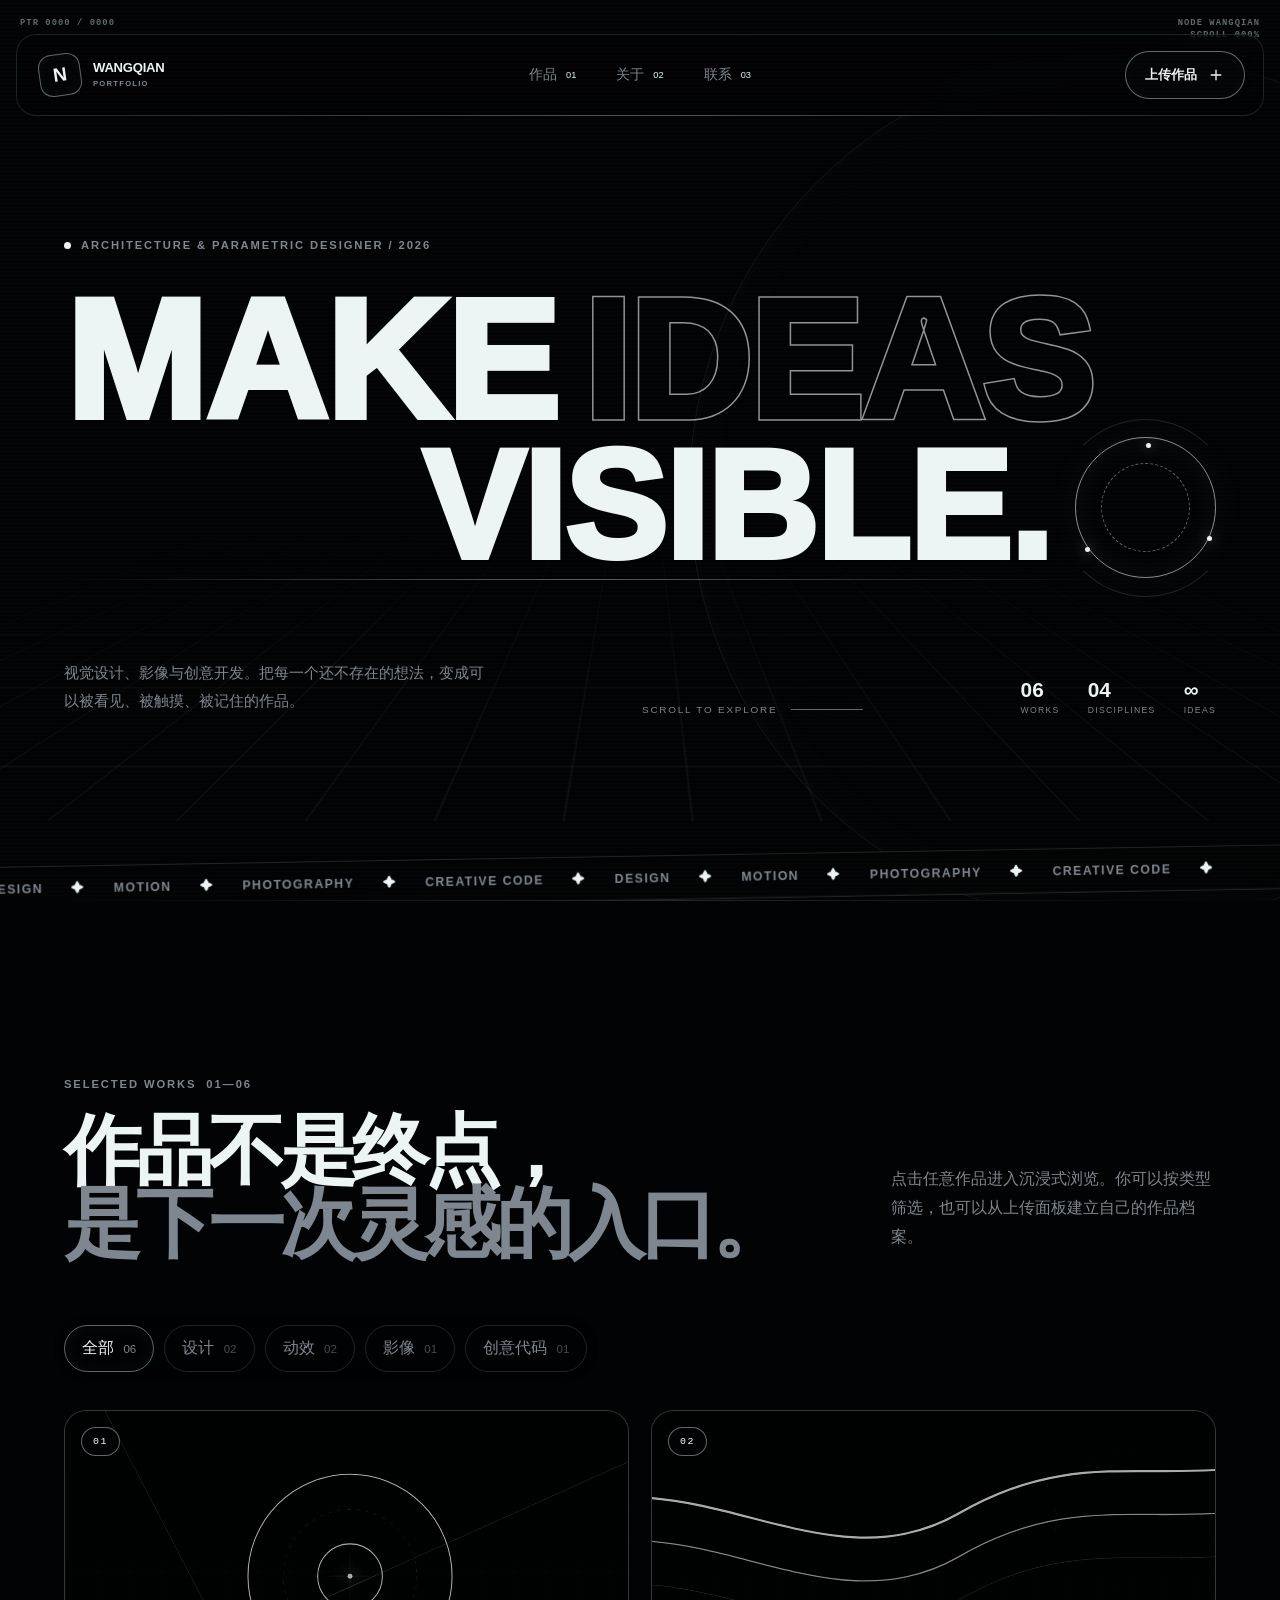
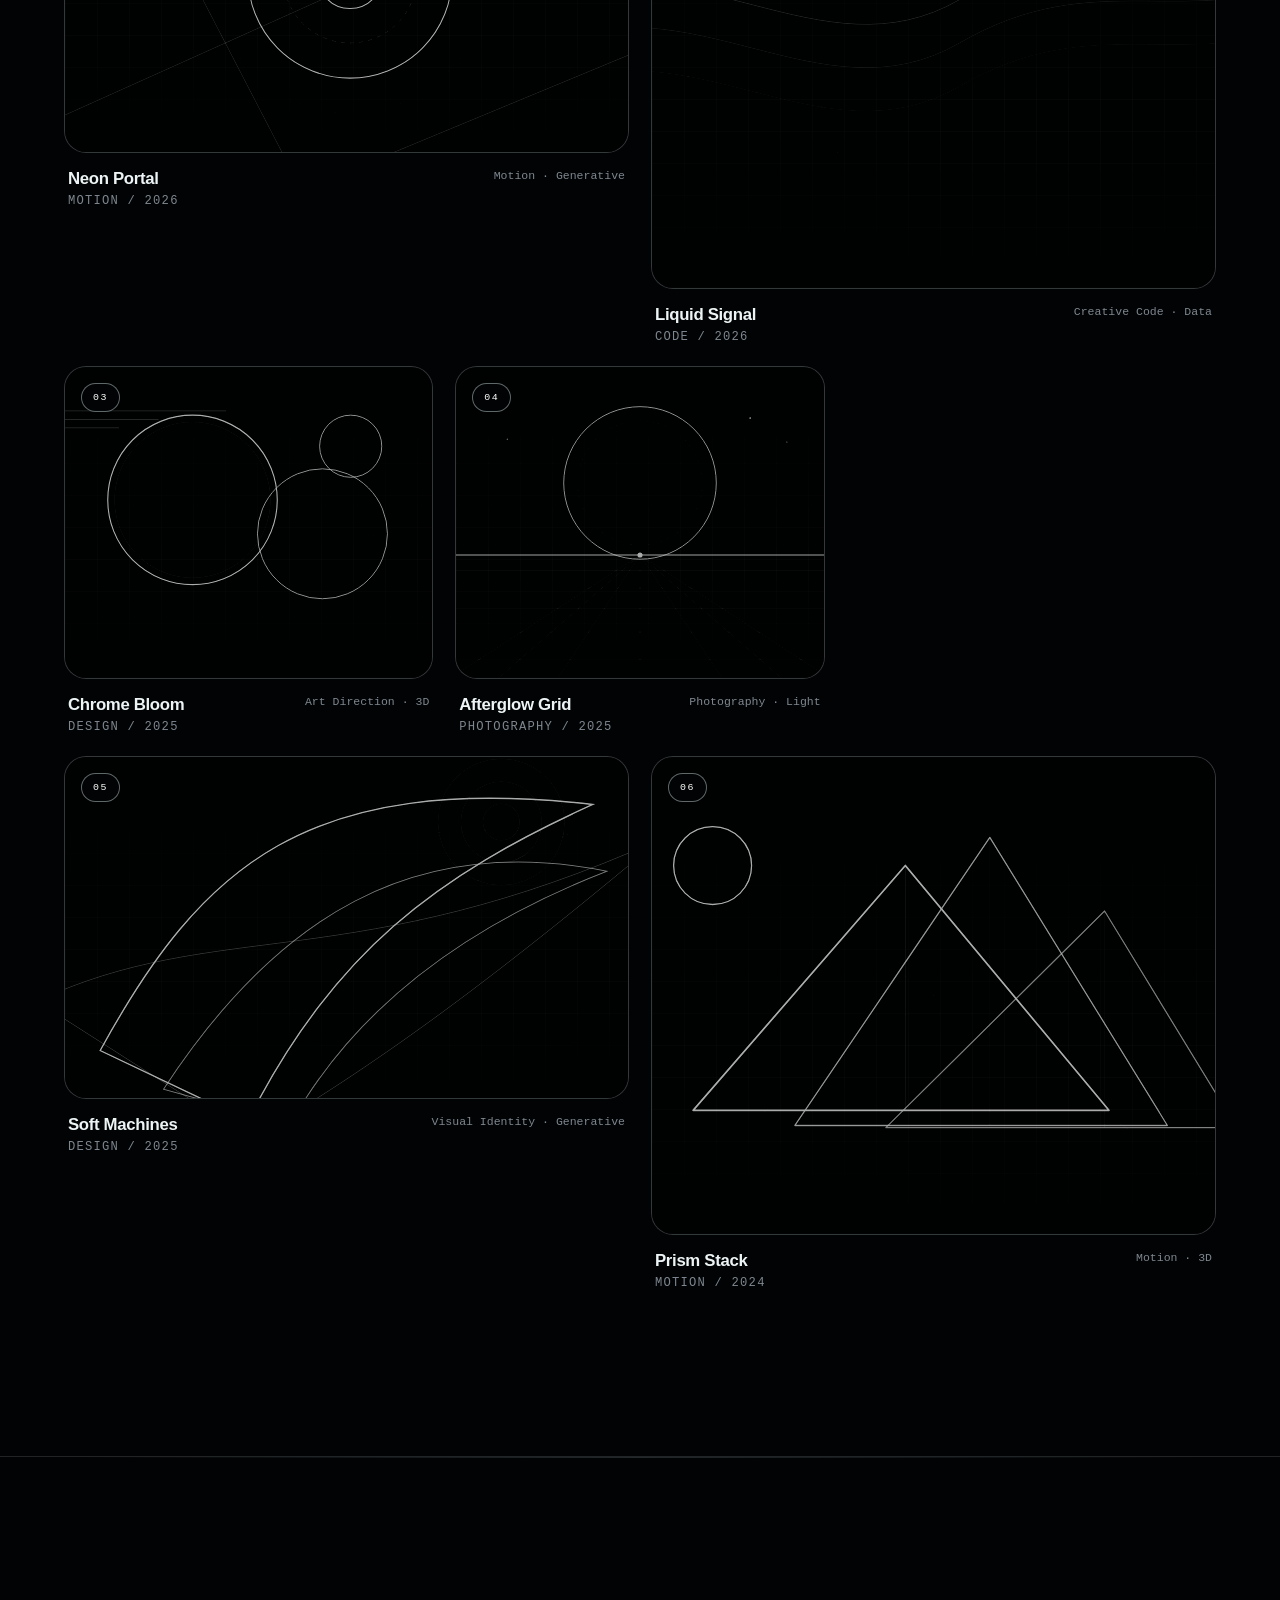
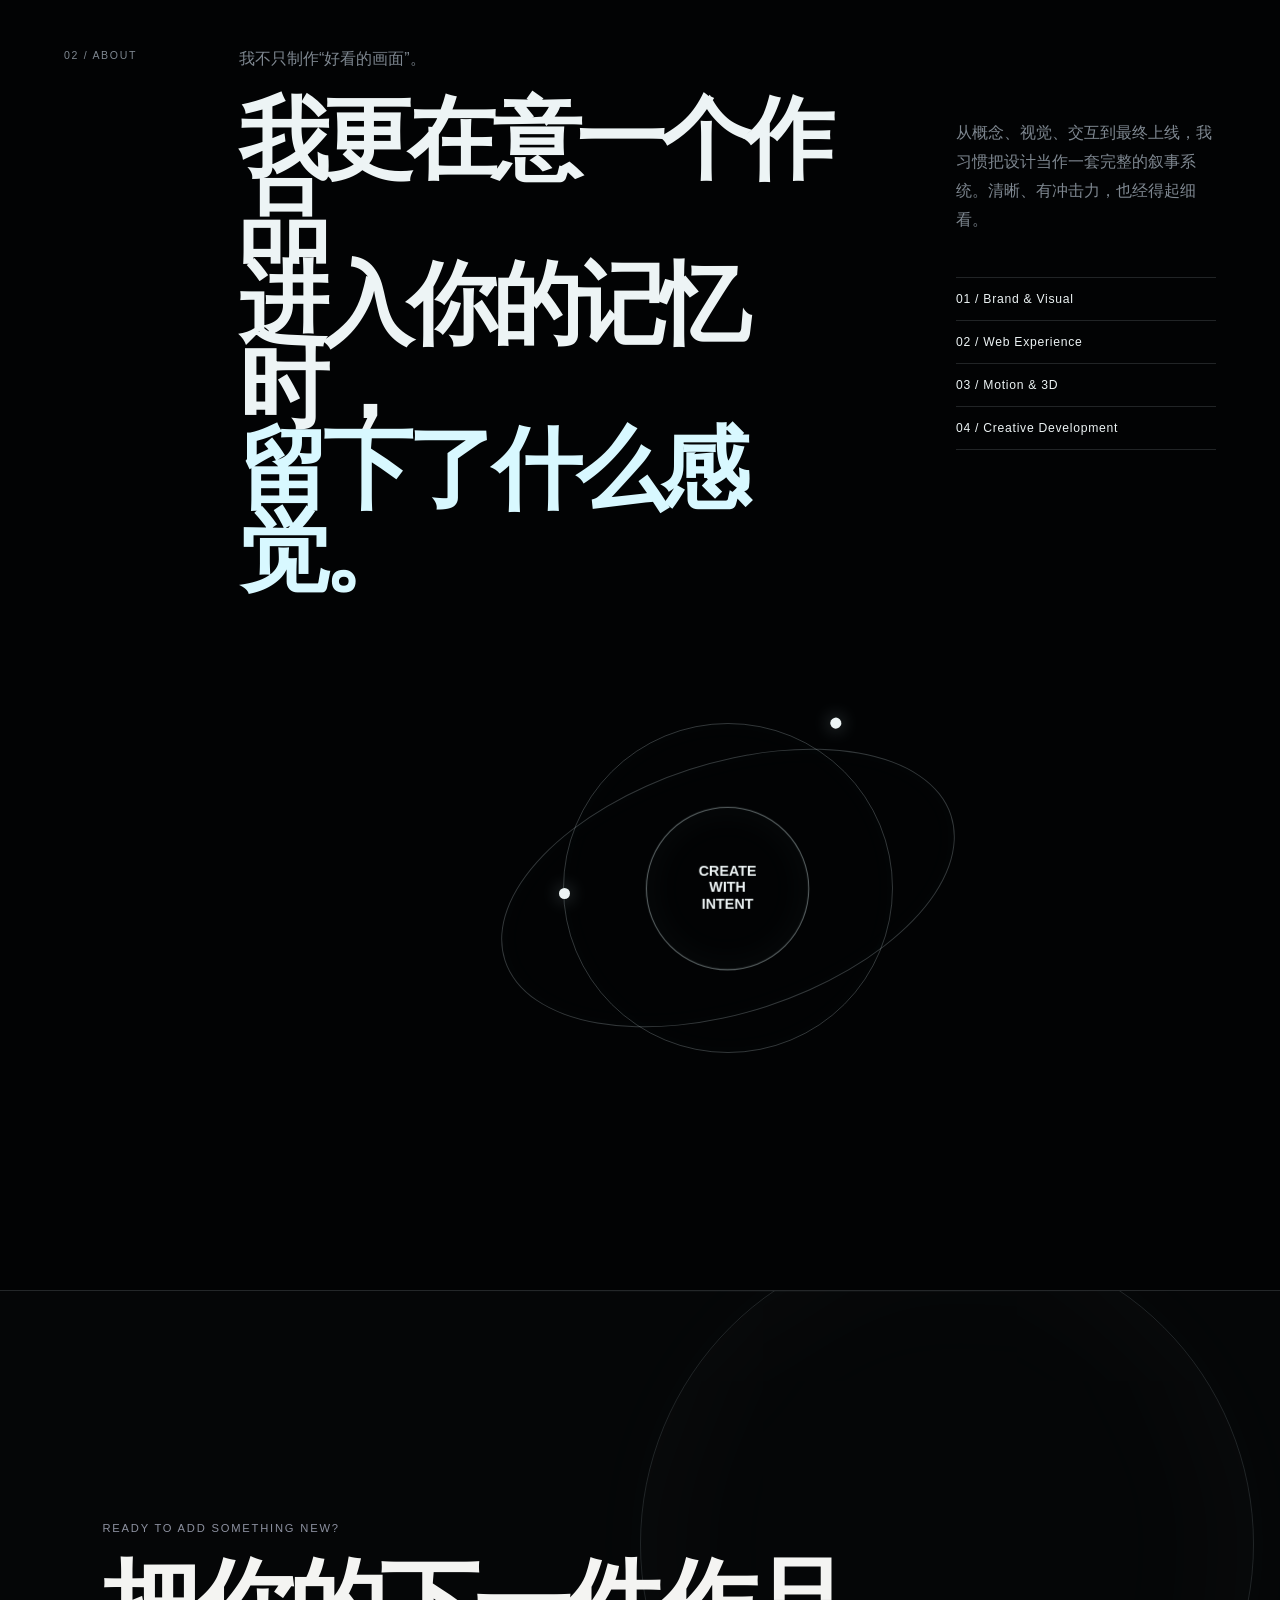
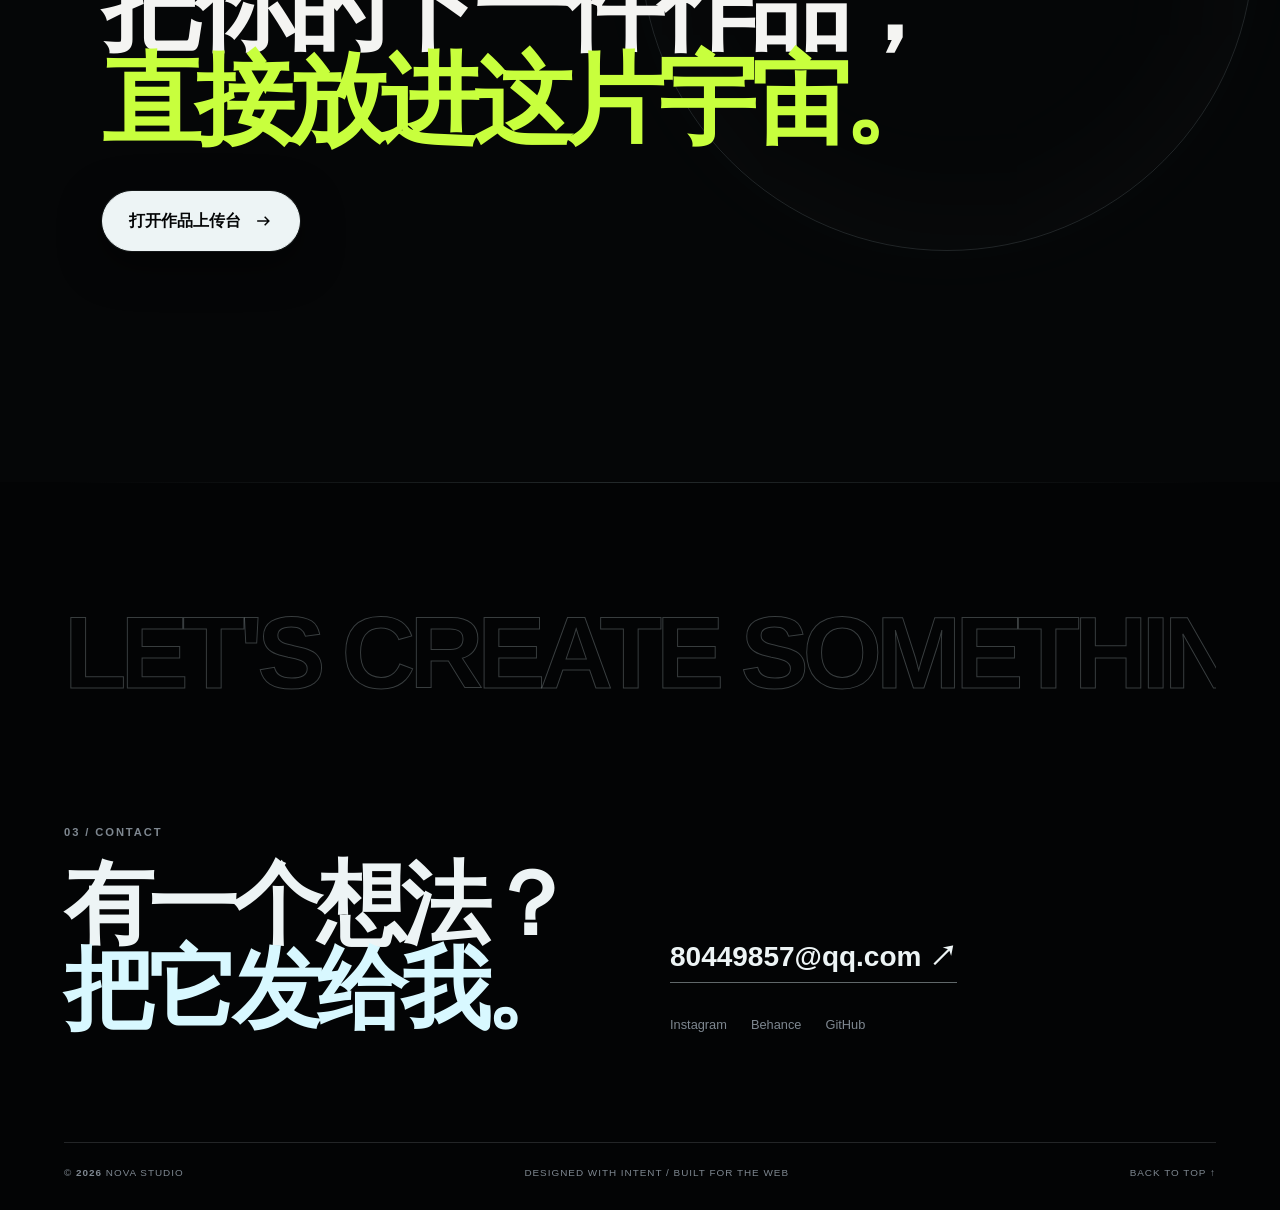
==== commit 475ca62a: "Add immersive WebGL experience" ====
--- a/index.html
+++ b/index.html
@@ -4,23 +4,26 @@
   <meta charset="utf-8">
   <meta name="viewport" content="width=device-width, initial-scale=1">
   <meta name="description" content="一个可以展示、上传和发布作品的交互式个人作品集。">
-  <meta name="theme-color" content="#040506">
+  <meta name="theme-color" content="#020304">
   <title>NOVA / Personal Works</title>
   <link rel="icon" href="./assets/favicon.svg" type="image/svg+xml">
   <link rel="manifest" href="./site.webmanifest">
   <link rel="stylesheet" href="./assets/styles.css">
   <link rel="stylesheet" href="./assets/theme-lineart.css">
+  <link rel="stylesheet" href="./assets/immersive.css">
   <script type="module" src="./assets/app.js"></script>
+  <script type="module" src="./assets/immersive.js"></script>
 </head>
 <body>
   <div class="page-noise" aria-hidden="true"></div>
+  <canvas id="webgl-field" aria-hidden="true"></canvas>
   <canvas id="ambient-canvas" aria-hidden="true"></canvas>
-  <div class="cursor-dot" aria-hidden="true"></div>
-  <div class="cursor-aura" aria-hidden="true"></div>
+  <div class="scroll-progress" id="scroll-progress" aria-hidden="true"></div>
+  <div class="immersive-hud" aria-hidden="true"><span id="hud-pointer">PTR 0000 / 0000</span><span class="hud-right">NODE WANGQIAN<br><span id="hud-scroll">SCROLL 000%</span></span></div>
+  <div class="cursor-dot" aria-hidden="true"></div><div class="cursor-aura" aria-hidden="true"></div>
   <div class="loader" id="loader" aria-live="polite"><div class="loader-mark"><span>N</span><span>O</span><span>V</span><span>A</span></div><div class="loader-line"><i></i></div><p>正在构建你的创意宇宙</p></div>
   <header class="site-nav" id="site-nav"><a class="brand magnetic" href="#top" aria-label="返回首页"><span class="brand-glyph">N</span><span class="brand-copy"><b id="brand-name">NOVA</b><br><small>PORTFOLIO</small></span></a><nav class="nav-links" aria-label="主导航"><a href="#works">作品 <span>01</span></a><a href="#about">关于 <span>02</span></a><a href="#contact">联系 <span>03</span></a></nav><div class="nav-actions"><button class="icon-button magnetic" id="theme-toggle" type="button" aria-label="切换明暗主题"><svg viewBox="0 0 24 24" aria-hidden="true"><path d="M12 3v2m0 14v2M3 12h2m14 0h2M5.6 5.6 7 7m10 10 1.4 1.4M18.4 5.6 17 7M7 17l-1.4 1.4M16 12a4 4 0 1 1-8 0 4 4 0 0 1 8 0Z"/></svg></button><button class="nav-cta magnetic" id="open-studio" type="button"><span>上传作品</span><svg viewBox="0 0 24 24" aria-hidden="true"><path d="M12 5v14M5 12h14"/></svg></button></div></header>
-  <main id="top">
-    <section class="hero"><div class="hero-eyebrow reveal"><span class="status-dot"></span><span id="profile-role">CREATIVE PORTFOLIO / 2026</span></div><div class="hero-title reveal"><div class="hero-line hero-line-one"><span>MAKE</span><span class="outline">IDEAS</span></div><div class="hero-line hero-line-two"><span class="accent">VISIBLE.</span><span class="hero-orb" aria-hidden="true"><i></i><i></i><i></i></span></div></div><div class="hero-bottom"><p class="hero-intro reveal">视觉设计、影像与创意开发。把每一个还不存在的想法，变成可以被看见、被触摸、被记住的作品。</p><a class="scroll-cue magnetic" href="#works"><span>SCROLL TO EXPLORE</span><i></i></a><div class="hero-stats reveal"><div><strong id="stat-works">06</strong><span>WORKS</span></div><div><strong>04</strong><span>DISCIPLINES</span></div><div><strong>∞</strong><span>IDEAS</span></div></div></div><div class="hero-marquee" aria-hidden="true"><div><span>DESIGN</span><b>✦</b><span>MOTION</span><b>✦</b><span>PHOTOGRAPHY</span><b>✦</b><span>CREATIVE CODE</span><b>✦</b><span>DESIGN</span><b>✦</b><span>MOTION</span><b>✦</b><span>PHOTOGRAPHY</span><b>✦</b><span>CREATIVE CODE</span><b>✦</b></div></div></section>
+  <main id="top"><section class="hero"><div class="hero-eyebrow reveal"><span class="status-dot"></span><span id="profile-role">CREATIVE PORTFOLIO / 2026</span></div><div class="hero-title reveal"><div class="hero-line hero-line-one"><span>MAKE</span><span class="outline">IDEAS</span></div><div class="hero-line hero-line-two"><span class="accent">VISIBLE.</span><span class="hero-orb" aria-hidden="true"><i></i><i></i><i></i></span></div></div><div class="hero-bottom"><p class="hero-intro reveal">视觉设计、影像与创意开发。把每一个还不存在的想法，变成可以被看见、被触摸、被记住的作品。</p><a class="scroll-cue magnetic" href="#works"><span>SCROLL TO EXPLORE</span><i></i></a><div class="hero-stats reveal"><div><strong id="stat-works">06</strong><span>WORKS</span></div><div><strong>04</strong><span>DISCIPLINES</span></div><div><strong>∞</strong><span>IDEAS</span></div></div></div><div class="hero-marquee" aria-hidden="true"><div><span>DESIGN</span><b>✦</b><span>MOTION</span><b>✦</b><span>PHOTOGRAPHY</span><b>✦</b><span>CREATIVE CODE</span><b>✦</b><span>DESIGN</span><b>✦</b><span>MOTION</span><b>✦</b><span>PHOTOGRAPHY</span><b>✦</b><span>CREATIVE CODE</span><b>✦</b></div></div></section>
     <section class="works-section" id="works"><div class="section-head"><div><p class="section-kicker reveal">SELECTED WORKS <span>01—06</span></p><h2 class="reveal">作品不是终点，<br><em>是下一次灵感的入口。</em></h2></div><p class="section-copy reveal">点击任意作品进入沉浸式浏览。你可以按类型筛选，也可以从上传面板建立自己的作品档案。</p></div><div class="filter-row reveal" id="filter-row" role="tablist" aria-label="作品分类"><button class="filter-chip is-active" type="button" data-filter="all">全部 <span id="all-count">06</span></button><button class="filter-chip" type="button" data-filter="Design">设计 <span data-count-for="Design">00</span></button><button class="filter-chip" type="button" data-filter="Motion">动效 <span data-count-for="Motion">00</span></button><button class="filter-chip" type="button" data-filter="Photography">影像 <span data-count-for="Photography">00</span></button><button class="filter-chip" type="button" data-filter="Code">创意代码 <span data-count-for="Code">00</span></button></div><div class="works-grid" id="works-grid" aria-live="polite"></div><div class="empty-state" id="empty-state" hidden><span>NO SIGNAL</span><p>这个分类暂时还没有作品。</p></div></section>
     <section class="manifesto" id="about"><div class="manifesto-index reveal">02 / ABOUT</div><div class="manifesto-copy"><p class="reveal">我不只制作“好看的画面”。</p><h2 class="reveal">我更在意一个作品<br>进入你的记忆时，<br><span>留下了什么感觉。</span></h2></div><div class="manifesto-side"><p class="reveal">从概念、视觉、交互到最终上线，我习惯把设计当作一套完整的叙事系统。清晰、有冲击力，也经得起细看。</p><div class="services reveal"><span>01 / Brand & Visual</span><span>02 / Web Experience</span><span>03 / Motion & 3D</span><span>04 / Creative Development</span></div></div><div class="orbit" aria-hidden="true"><div class="orbit-ring ring-one"></div><div class="orbit-ring ring-two"></div><div class="orbit-core">CREATE<br>WITH<br>INTENT</div></div></section>
     <section class="upload-cta"><div class="upload-cta-glow" aria-hidden="true"></div><p class="reveal">READY TO ADD SOMETHING NEW?</p><h2 class="reveal">把你的下一件作品，<br><span>直接放进这片宇宙。</span></h2><button class="hero-button magnetic reveal" id="open-studio-secondary" type="button"><span>打开作品上传台</span><svg viewBox="0 0 24 24" aria-hidden="true"><path d="M5 12h14m-5-5 5 5-5 5"/></svg></button></section>
--- a/assets/immersive.css
+++ b/assets/immersive.css
@@ -0,0 +1 @@
+:root{--mouse-x:50%;--mouse-y:50%;--scroll-y:0;--space-line:rgba(216,248,255,.24);--space-dim:rgba(216,248,255,.08)}html{background:#020304}body{background:#020304}#webgl-field{position:fixed;inset:0;z-index:-3;width:100%;height:100%;pointer-events:none;opacity:.82}#ambient-canvas{opacity:.16;mix-blend-mode:screen}body::after{content:"";position:fixed;inset:0;z-index:999;pointer-events:none;opacity:.18;background:repeating-linear-gradient(to bottom,transparent 0 3px,rgba(255,255,255,.025) 3px 4px);mix-blend-mode:screen}.scroll-progress{position:fixed;top:0;left:0;z-index:2500;width:0;height:1px;background:var(--text);box-shadow:0 0 18px rgba(216,248,255,.48)}.immersive-hud{position:fixed;inset:18px 20px auto;z-index:840;display:flex;justify-content:space-between;pointer-events:none;color:rgba(216,248,255,.42);font:600 .55rem/1.35 Consolas,"SFMono-Regular",monospace;letter-spacing:.12em;text-transform:uppercase}.immersive-hud .hud-right{text-align:right}.site-nav{top:34px;background:rgba(3,4,5,.42);border-color:rgba(216,248,255,.13);backdrop-filter:blur(18px) saturate(125%)}.site-nav::after{content:"";position:absolute;left:16px;right:16px;bottom:-1px;height:1px;background:linear-gradient(90deg,transparent,var(--space-line),transparent);transform:translateX(calc((var(--mouse-x) - 50%) * .35))}.hero{isolation:isolate;perspective:1200px}.hero::after{content:"";position:absolute;left:50%;bottom:8%;width:min(86vw,1300px);height:min(38vw,480px);transform:translateX(-50%) perspective(700px) rotateX(68deg);background-image:linear-gradient(var(--space-dim) 1px,transparent 1px),linear-gradient(90deg,var(--space-dim) 1px,transparent 1px);background-size:64px 64px;mask-image:linear-gradient(to top,#000,transparent 82%);opacity:.62;pointer-events:none;z-index:-1}.hero-title{transform:translate3d(calc((var(--mouse-x) - 50%) * -.08),calc(var(--scroll-y) * -.08px),0) rotateX(calc((var(--mouse-y) - 50%) * -.025deg)) rotateY(calc((var(--mouse-x) - 50%) * .04deg));transform-style:preserve-3d;transition:transform .18s linear}.hero-title::after{content:"";position:absolute;left:0;right:10%;bottom:-.11em;height:1px;background:linear-gradient(90deg,transparent,rgba(216,248,255,.38),transparent);animation:signalLine 4.8s ease-in-out infinite}@keyframes signalLine{0%,100%{opacity:.15;transform:scaleX(.5)}50%{opacity:.75;transform:scaleX(1)}}.hero-orb{transform:translate3d(calc((var(--mouse-x) - 50%) * .18),calc((var(--mouse-y) - 50%) * .18),48px) rotateX(calc((var(--mouse-y) - 50%) * -.12deg)) rotateY(calc((var(--mouse-x) - 50%) * .18deg));transition:transform .2s linear}.hero-orb::before{animation:orbitSpin 8s linear infinite reverse}.hero-orb::after{animation:orbitSpin 11s linear infinite}.hero-intro,.hero-stats{transform:translateY(calc(var(--scroll-y) * .035px))}.scroll-cue i{box-shadow:0 0 14px rgba(216,248,255,.18)}.hero-marquee{background:rgba(2,3,4,.7);backdrop-filter:blur(10px)}.hero-marquee>div{animation-duration:18s}.works-section::before,.manifesto::before,.upload-cta::before,.contact::before{content:"";position:absolute;left:clamp(20px,5vw,76px);right:clamp(20px,5vw,76px);top:0;height:1px;background:linear-gradient(90deg,transparent,var(--space-line),transparent);opacity:.65}.works-section,.manifesto,.upload-cta,.contact{position:relative}.section-head{perspective:800px}.section-head h2{transform:translateY(calc(var(--scroll-y) * -.012px))}.filter-row{position:sticky;top:112px;z-index:40;padding:10px;margin-left:-10px;margin-right:-10px;border-radius:999px;background:rgba(2,3,4,.62);backdrop-filter:blur(14px);width:max-content;max-width:100%}.work-visual{--mx:50%;--my:50%;transform:perspective(900px) rotateX(calc((var(--my) - 50%) * -.055deg)) rotateY(calc((var(--mx) - 50%) * .075deg));transition:transform .18s linear,border-color .35s,box-shadow .35s}.work-visual::after{background:radial-gradient(circle at var(--mx) var(--my),rgba(216,248,255,.16),transparent 24%),linear-gradient(135deg,rgba(255,255,255,.06),transparent 38%,rgba(0,0,0,.56))}.work-trigger:hover .work-visual{transform:perspective(900px) translateY(-10px) rotateX(calc((var(--my) - 50%) * -.06deg)) rotateY(calc((var(--mx) - 50%) * .08deg))}.work-number{font-family:Consolas,monospace;letter-spacing:.16em}.work-card-meta p,.work-card-meta span{font-family:Consolas,monospace}.orbit{perspective:900px}.ring-one,.ring-two{box-shadow:inset 0 0 30px rgba(216,248,255,.02)}.orbit-core{transform:translateZ(46px)}.upload-cta{min-height:88vh}.upload-cta::before{opacity:.28}.upload-cta-glow{right:2vw;top:-6vh;width:48vw;border-color:rgba(216,248,255,.13);box-shadow:inset 0 0 170px rgba(216,248,255,.035),0 0 90px rgba(216,248,255,.02)}.upload-cta h2{transform:translate3d(calc((var(--mouse-x) - 50%) * .03),calc(var(--scroll-y) * -.008px),0)}.contact{background:#030405}.contact-marquee{animation-duration:26s}.lightbox-image-wrap{transform:perspective(1100px) rotateX(calc((var(--mouse-y) - 50%) * -.018deg)) rotateY(calc((var(--mouse-x) - 50%) * .024deg));transition:transform .2s linear}.studio-panel{box-shadow:-40px 0 140px rgba(0,0,0,.72),inset 1px 0 rgba(216,248,255,.06)}.toast{backdrop-filter:blur(16px)}.click-pulse{position:fixed;z-index:2400;width:12px;height:12px;border:1px solid rgba(216,248,255,.8);border-radius:50%;pointer-events:none;transform:translate(-50%,-50%);animation:clickPulse .75s cubic-bezier(.16,1,.3,1) forwards}@keyframes clickPulse{to{width:120px;height:120px;opacity:0;border-width:0}}@media(max-width:720px){.immersive-hud{display:none}.site-nav{top:8px}#webgl-field{opacity:.6}.hero::after{bottom:15%;opacity:.42}.filter-row{position:relative;top:auto}}@media(prefers-reduced-motion:reduce){#webgl-field{opacity:.38}.hero-title,.hero-orb,.upload-cta h2,.lightbox-image-wrap{transform:none!important}}
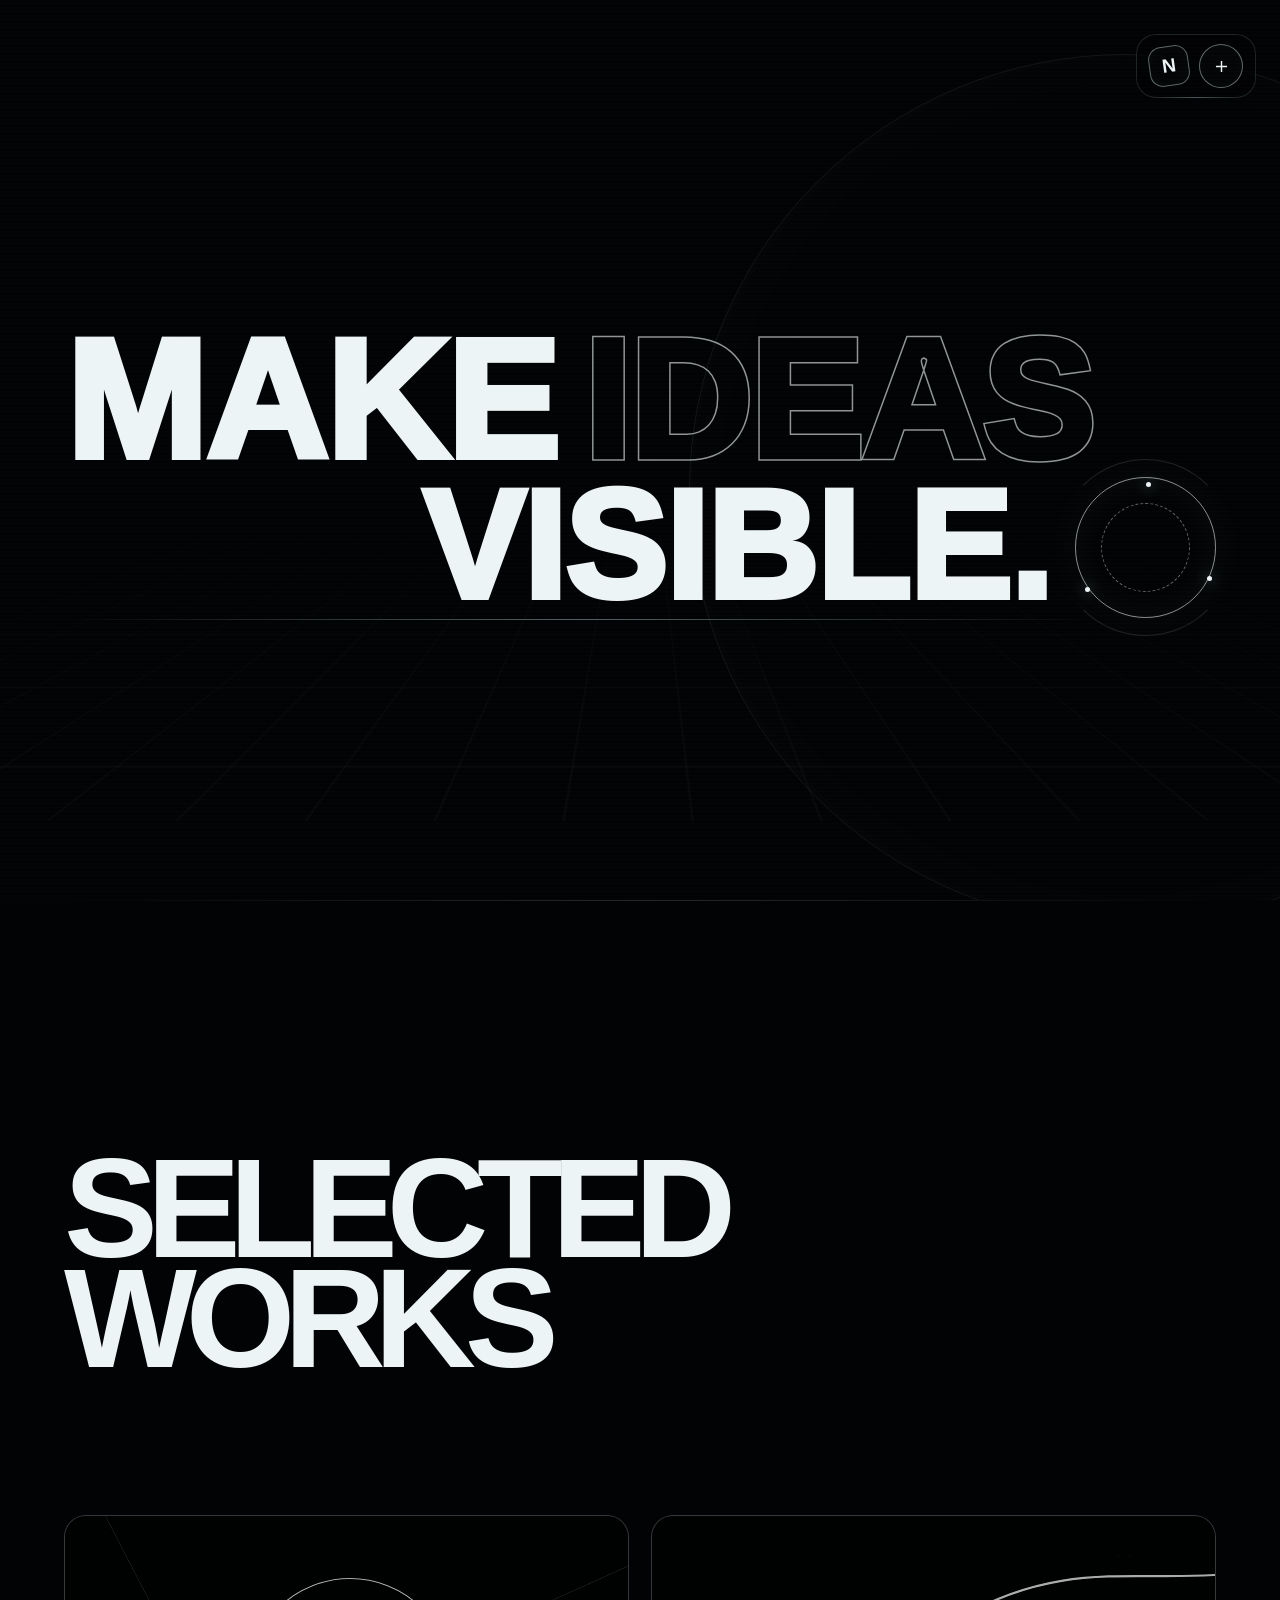
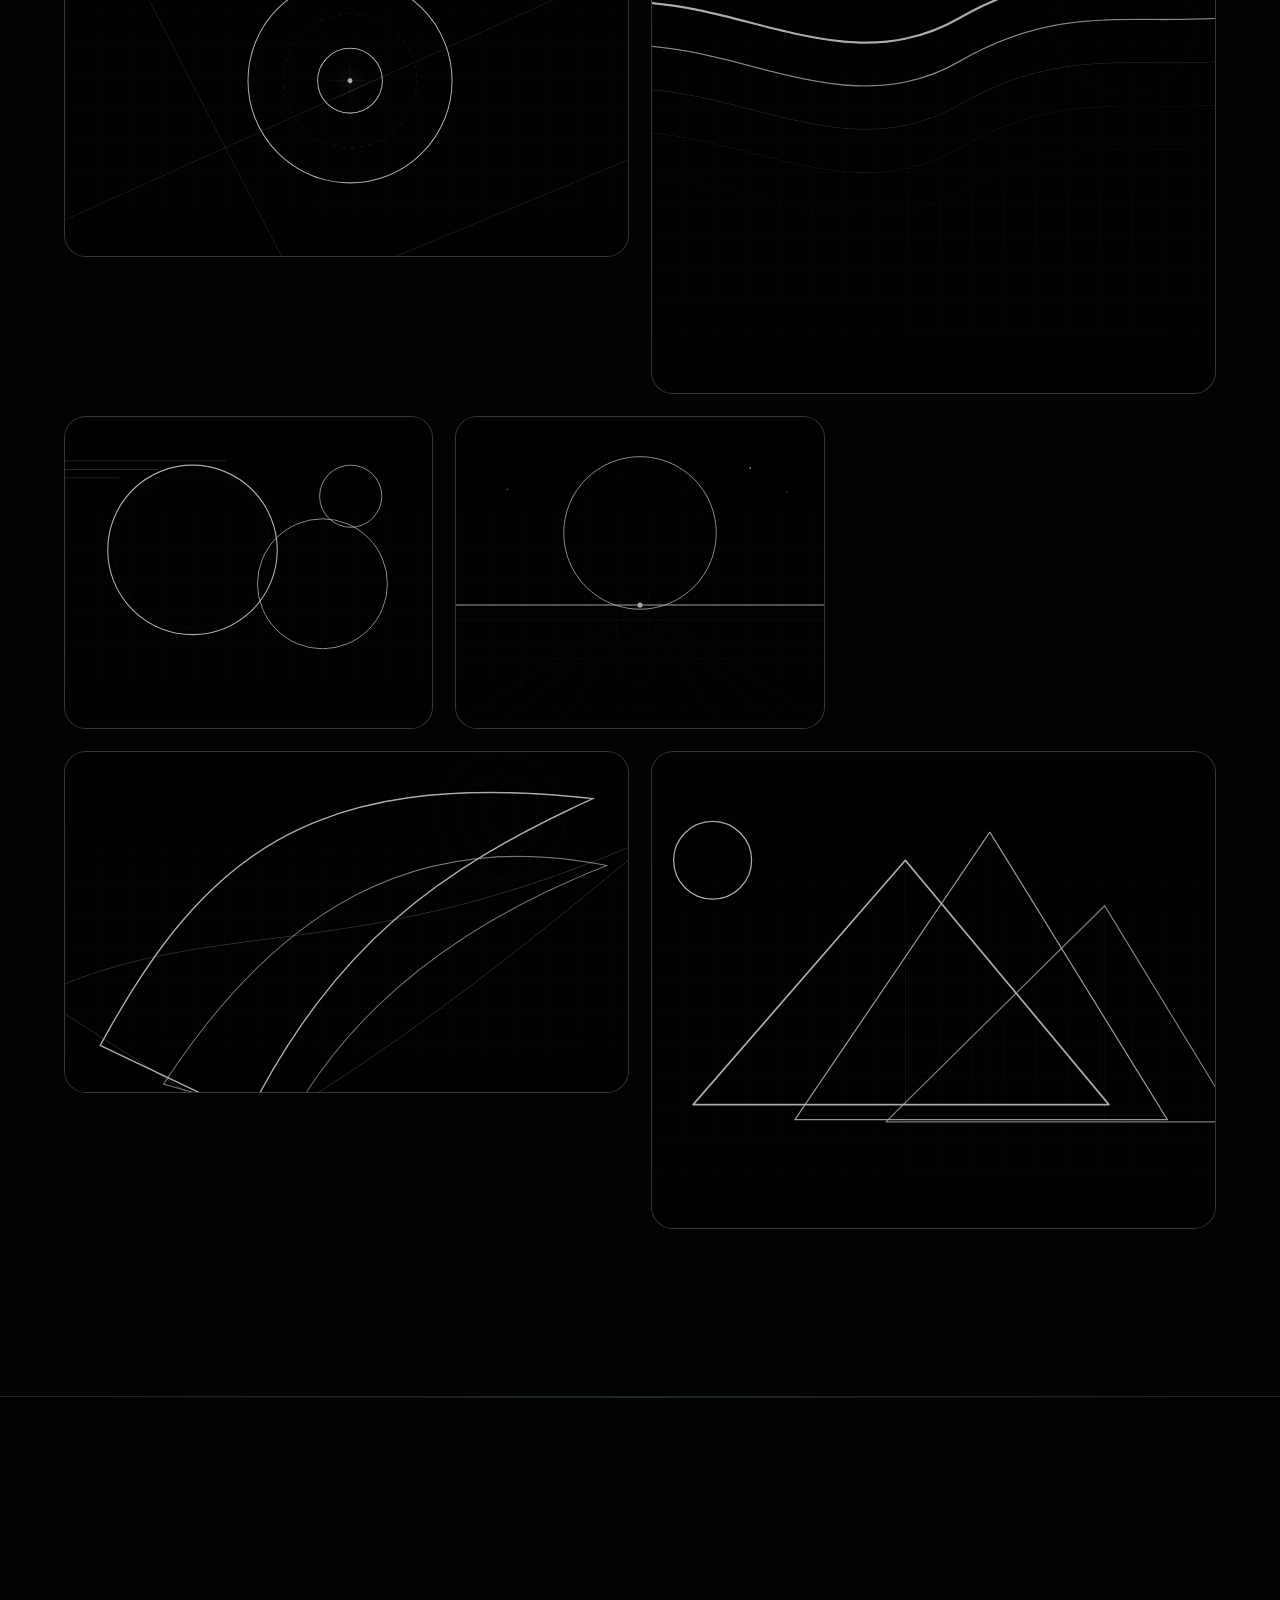
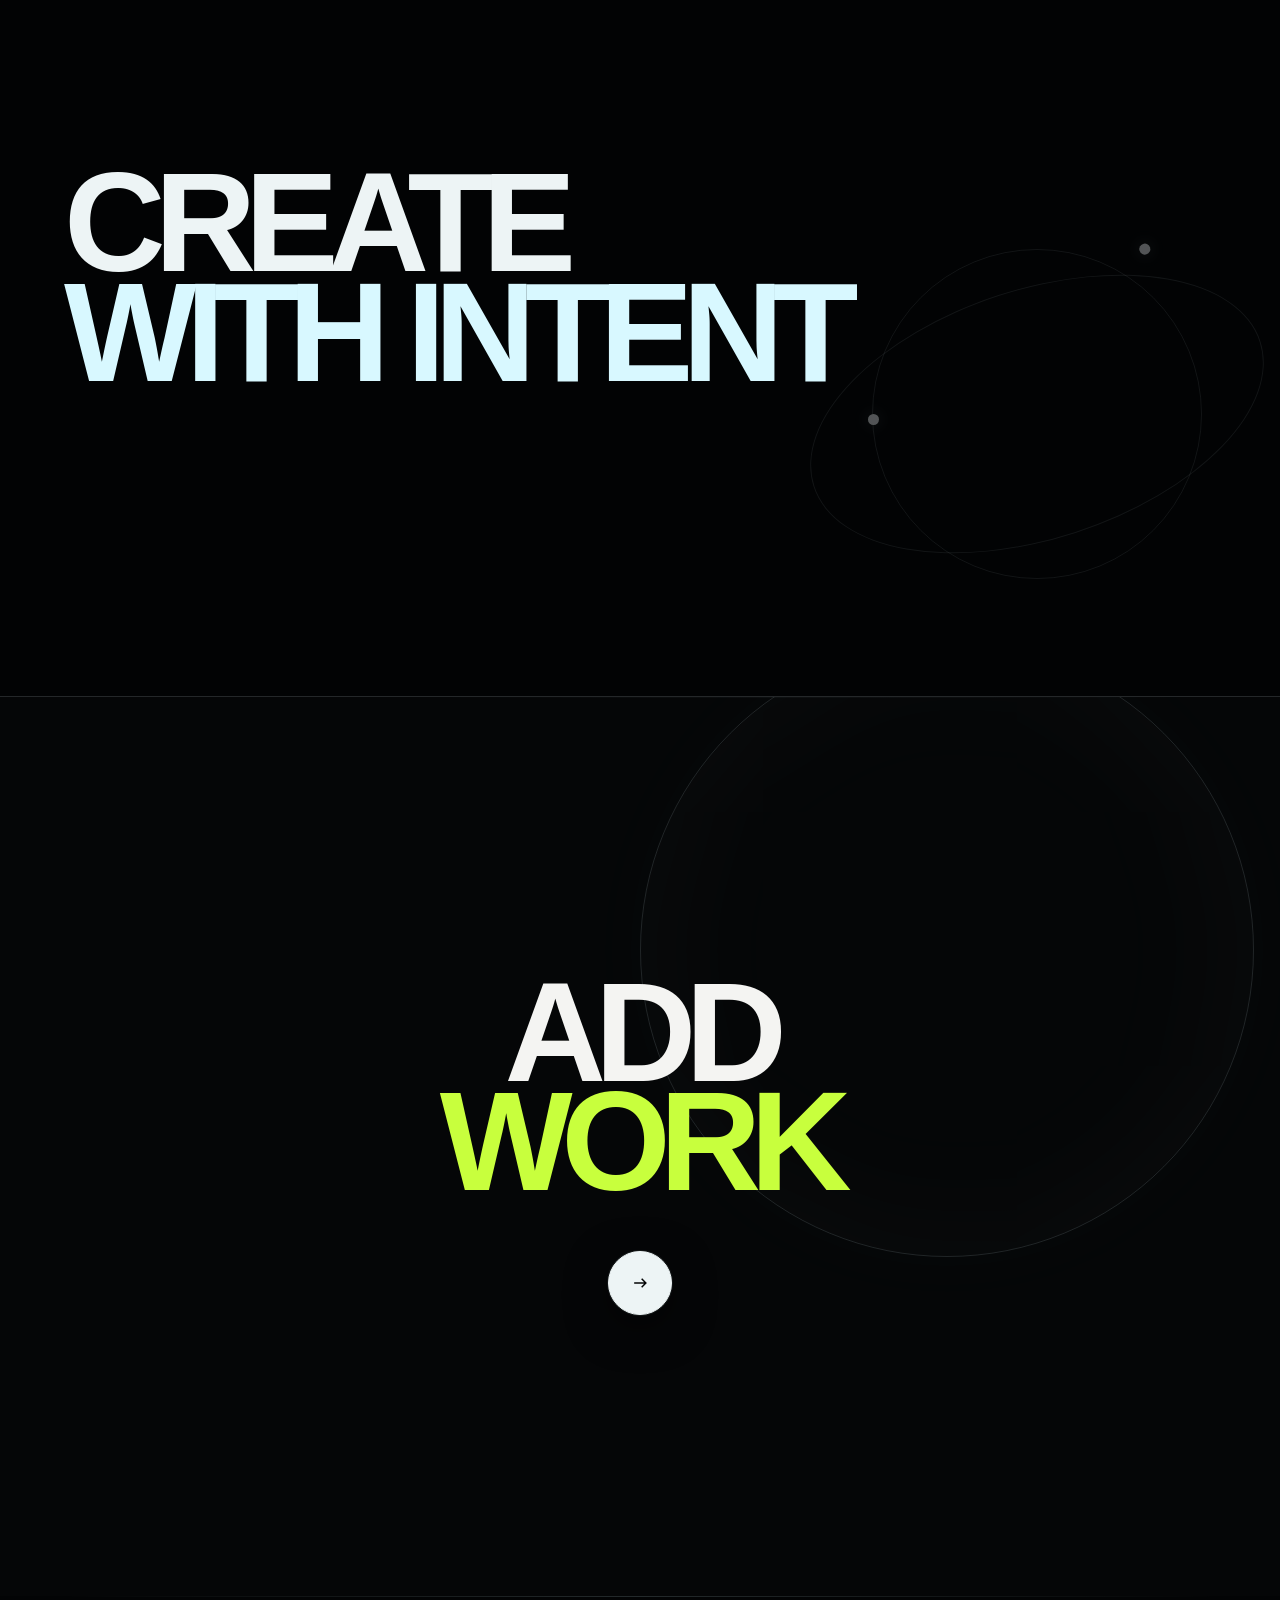
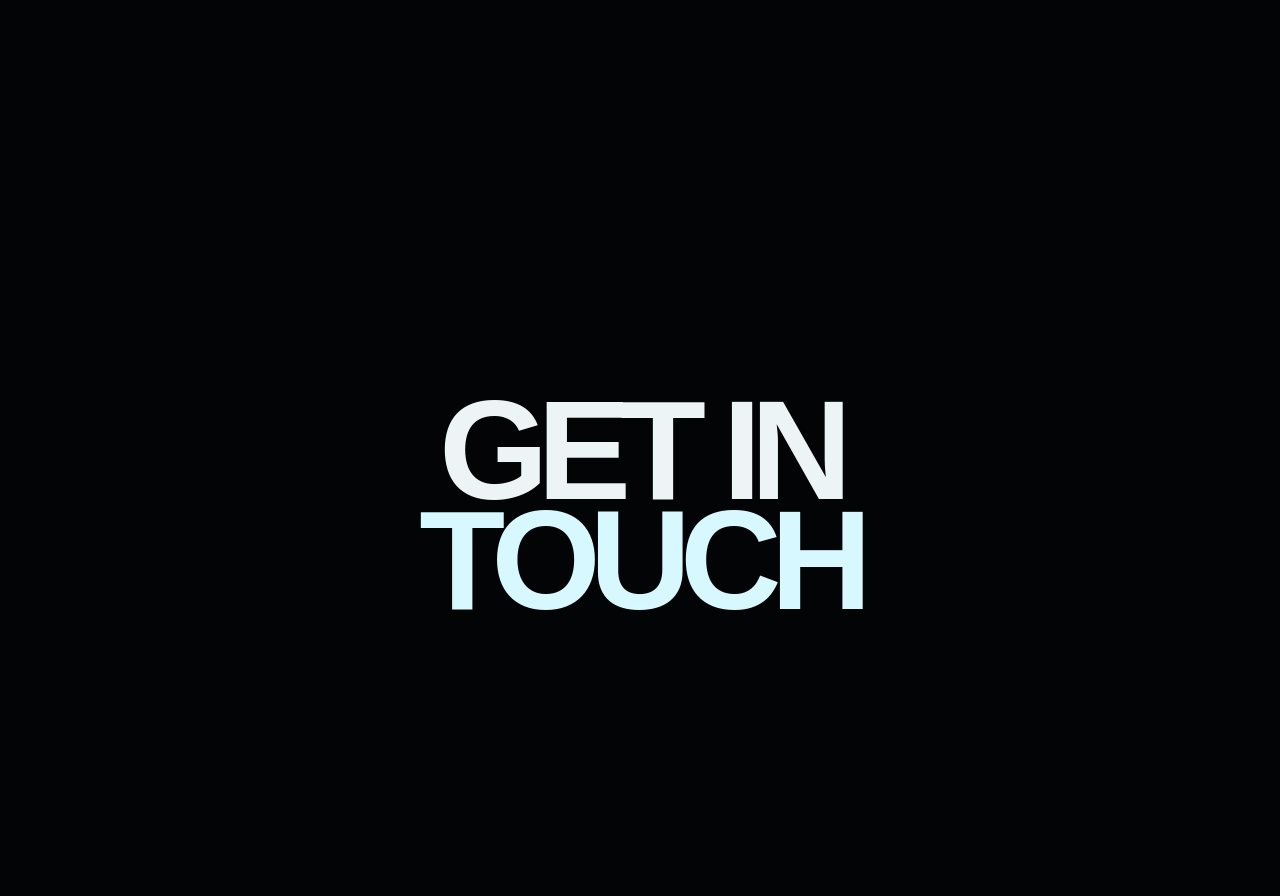
==== commit ec9eb497: "Reduce site copy to title-only experience" ====
--- a/index.html
+++ b/index.html
@@ -11,23 +11,23 @@
   <link rel="stylesheet" href="./assets/styles.css">
   <link rel="stylesheet" href="./assets/theme-lineart.css">
   <link rel="stylesheet" href="./assets/immersive.css">
+  <link rel="stylesheet" href="./assets/title-only.css">
   <script type="module" src="./assets/app.js"></script>
   <script type="module" src="./assets/immersive.js"></script>
 </head>
-<body>
+<body class="title-only">
   <div class="page-noise" aria-hidden="true"></div>
-  <canvas id="webgl-field" aria-hidden="true"></canvas>
-  <canvas id="ambient-canvas" aria-hidden="true"></canvas>
+  <canvas id="webgl-field" aria-hidden="true"></canvas><canvas id="ambient-canvas" aria-hidden="true"></canvas>
   <div class="scroll-progress" id="scroll-progress" aria-hidden="true"></div>
   <div class="immersive-hud" aria-hidden="true"><span id="hud-pointer">PTR 0000 / 0000</span><span class="hud-right">NODE WANGQIAN<br><span id="hud-scroll">SCROLL 000%</span></span></div>
   <div class="cursor-dot" aria-hidden="true"></div><div class="cursor-aura" aria-hidden="true"></div>
   <div class="loader" id="loader" aria-live="polite"><div class="loader-mark"><span>N</span><span>O</span><span>V</span><span>A</span></div><div class="loader-line"><i></i></div><p>正在构建你的创意宇宙</p></div>
   <header class="site-nav" id="site-nav"><a class="brand magnetic" href="#top" aria-label="返回首页"><span class="brand-glyph">N</span><span class="brand-copy"><b id="brand-name">NOVA</b><br><small>PORTFOLIO</small></span></a><nav class="nav-links" aria-label="主导航"><a href="#works">作品 <span>01</span></a><a href="#about">关于 <span>02</span></a><a href="#contact">联系 <span>03</span></a></nav><div class="nav-actions"><button class="icon-button magnetic" id="theme-toggle" type="button" aria-label="切换明暗主题"><svg viewBox="0 0 24 24" aria-hidden="true"><path d="M12 3v2m0 14v2M3 12h2m14 0h2M5.6 5.6 7 7m10 10 1.4 1.4M18.4 5.6 17 7M7 17l-1.4 1.4M16 12a4 4 0 1 1-8 0 4 4 0 0 1 8 0Z"/></svg></button><button class="nav-cta magnetic" id="open-studio" type="button"><span>上传作品</span><svg viewBox="0 0 24 24" aria-hidden="true"><path d="M12 5v14M5 12h14"/></svg></button></div></header>
   <main id="top"><section class="hero"><div class="hero-eyebrow reveal"><span class="status-dot"></span><span id="profile-role">CREATIVE PORTFOLIO / 2026</span></div><div class="hero-title reveal"><div class="hero-line hero-line-one"><span>MAKE</span><span class="outline">IDEAS</span></div><div class="hero-line hero-line-two"><span class="accent">VISIBLE.</span><span class="hero-orb" aria-hidden="true"><i></i><i></i><i></i></span></div></div><div class="hero-bottom"><p class="hero-intro reveal">视觉设计、影像与创意开发。把每一个还不存在的想法，变成可以被看见、被触摸、被记住的作品。</p><a class="scroll-cue magnetic" href="#works"><span>SCROLL TO EXPLORE</span><i></i></a><div class="hero-stats reveal"><div><strong id="stat-works">06</strong><span>WORKS</span></div><div><strong>04</strong><span>DISCIPLINES</span></div><div><strong>∞</strong><span>IDEAS</span></div></div></div><div class="hero-marquee" aria-hidden="true"><div><span>DESIGN</span><b>✦</b><span>MOTION</span><b>✦</b><span>PHOTOGRAPHY</span><b>✦</b><span>CREATIVE CODE</span><b>✦</b><span>DESIGN</span><b>✦</b><span>MOTION</span><b>✦</b><span>PHOTOGRAPHY</span><b>✦</b><span>CREATIVE CODE</span><b>✦</b></div></div></section>
-    <section class="works-section" id="works"><div class="section-head"><div><p class="section-kicker reveal">SELECTED WORKS <span>01—06</span></p><h2 class="reveal">作品不是终点，<br><em>是下一次灵感的入口。</em></h2></div><p class="section-copy reveal">点击任意作品进入沉浸式浏览。你可以按类型筛选，也可以从上传面板建立自己的作品档案。</p></div><div class="filter-row reveal" id="filter-row" role="tablist" aria-label="作品分类"><button class="filter-chip is-active" type="button" data-filter="all">全部 <span id="all-count">06</span></button><button class="filter-chip" type="button" data-filter="Design">设计 <span data-count-for="Design">00</span></button><button class="filter-chip" type="button" data-filter="Motion">动效 <span data-count-for="Motion">00</span></button><button class="filter-chip" type="button" data-filter="Photography">影像 <span data-count-for="Photography">00</span></button><button class="filter-chip" type="button" data-filter="Code">创意代码 <span data-count-for="Code">00</span></button></div><div class="works-grid" id="works-grid" aria-live="polite"></div><div class="empty-state" id="empty-state" hidden><span>NO SIGNAL</span><p>这个分类暂时还没有作品。</p></div></section>
-    <section class="manifesto" id="about"><div class="manifesto-index reveal">02 / ABOUT</div><div class="manifesto-copy"><p class="reveal">我不只制作“好看的画面”。</p><h2 class="reveal">我更在意一个作品<br>进入你的记忆时，<br><span>留下了什么感觉。</span></h2></div><div class="manifesto-side"><p class="reveal">从概念、视觉、交互到最终上线，我习惯把设计当作一套完整的叙事系统。清晰、有冲击力，也经得起细看。</p><div class="services reveal"><span>01 / Brand & Visual</span><span>02 / Web Experience</span><span>03 / Motion & 3D</span><span>04 / Creative Development</span></div></div><div class="orbit" aria-hidden="true"><div class="orbit-ring ring-one"></div><div class="orbit-ring ring-two"></div><div class="orbit-core">CREATE<br>WITH<br>INTENT</div></div></section>
-    <section class="upload-cta"><div class="upload-cta-glow" aria-hidden="true"></div><p class="reveal">READY TO ADD SOMETHING NEW?</p><h2 class="reveal">把你的下一件作品，<br><span>直接放进这片宇宙。</span></h2><button class="hero-button magnetic reveal" id="open-studio-secondary" type="button"><span>打开作品上传台</span><svg viewBox="0 0 24 24" aria-hidden="true"><path d="M5 12h14m-5-5 5 5-5 5"/></svg></button></section>
-    <section class="contact" id="contact"><div class="contact-marquee" aria-hidden="true">LET'S CREATE SOMETHING WORTH REMEMBERING · </div><div class="contact-grid"><div><p class="section-kicker reveal">03 / CONTACT</p><h2 class="reveal">有一个想法？<br><span>把它发给我。</span></h2></div><div class="contact-actions reveal"><a href="mailto:hello@example.com" class="contact-mail" id="contact-email">hello@example.com <span>↗</span></a><div class="social-row"><a href="#" aria-label="Instagram">Instagram</a><a href="#" aria-label="Behance">Behance</a><a href="#" aria-label="GitHub">GitHub</a></div></div></div><footer><span>© <b id="year"></b> NOVA STUDIO</span><span>DESIGNED WITH INTENT / BUILT FOR THE WEB</span><a href="#top">BACK TO TOP ↑</a></footer></section>
+    <section class="works-section" id="works"><div class="section-head"><div><p class="section-kicker reveal">SELECTED WORKS <span>01—06</span></p><h2 class="reveal">SELECTED<br><em>WORKS</em></h2></div><p class="section-copy reveal">点击任意作品进入沉浸式浏览。你可以按类型筛选，也可以从上传面板建立自己的作品档案。</p></div><div class="filter-row reveal" id="filter-row" role="tablist" aria-label="作品分类"><button class="filter-chip is-active" type="button" data-filter="all">全部 <span id="all-count">06</span></button><button class="filter-chip" type="button" data-filter="Design">设计 <span data-count-for="Design">00</span></button><button class="filter-chip" type="button" data-filter="Motion">动效 <span data-count-for="Motion">00</span></button><button class="filter-chip" type="button" data-filter="Photography">影像 <span data-count-for="Photography">00</span></button><button class="filter-chip" type="button" data-filter="Code">创意代码 <span data-count-for="Code">00</span></button></div><div class="works-grid" id="works-grid" aria-live="polite"></div><div class="empty-state" id="empty-state" hidden><span>NO SIGNAL</span><p>这个分类暂时还没有作品。</p></div></section>
+    <section class="manifesto" id="about"><div class="manifesto-index reveal">02 / ABOUT</div><div class="manifesto-copy"><p class="reveal">我不只制作“好看的画面”。</p><h2 class="reveal">CREATE<br><span>WITH INTENT</span></h2></div><div class="manifesto-side"><p class="reveal">从概念、视觉、交互到最终上线，我习惯把设计当作一套完整的叙事系统。清晰、有冲击力，也经得起细看。</p><div class="services reveal"><span>01 / Brand & Visual</span><span>02 / Web Experience</span><span>03 / Motion & 3D</span><span>04 / Creative Development</span></div></div><div class="orbit" aria-hidden="true"><div class="orbit-ring ring-one"></div><div class="orbit-ring ring-two"></div><div class="orbit-core">CREATE<br>WITH<br>INTENT</div></div></section>
+    <section class="upload-cta"><div class="upload-cta-glow" aria-hidden="true"></div><p class="reveal">READY TO ADD SOMETHING NEW?</p><h2 class="reveal">ADD<br><span>WORK</span></h2><button class="hero-button magnetic reveal" id="open-studio-secondary" type="button"><span>打开作品上传台</span><svg viewBox="0 0 24 24" aria-hidden="true"><path d="M5 12h14m-5-5 5 5-5 5"/></svg></button></section>
+    <section class="contact" id="contact"><div class="contact-marquee" aria-hidden="true">LET'S CREATE SOMETHING WORTH REMEMBERING · </div><div class="contact-grid"><div><p class="section-kicker reveal">03 / CONTACT</p><h2 class="reveal">GET IN<br><span>TOUCH</span></h2></div><div class="contact-actions reveal"><a href="mailto:hello@example.com" class="contact-mail" id="contact-email">hello@example.com <span>↗</span></a><div class="social-row"><a href="#" aria-label="Instagram">Instagram</a><a href="#" aria-label="Behance">Behance</a><a href="#" aria-label="GitHub">GitHub</a></div></div></div><footer><span>© <b id="year"></b> NOVA STUDIO</span><span>DESIGNED WITH INTENT / BUILT FOR THE WEB</span><a href="#top">BACK TO TOP ↑</a></footer></section>
   </main>
   <div class="lightbox" id="lightbox" role="dialog" aria-modal="true" aria-label="作品预览" hidden><button class="modal-close" id="lightbox-close" type="button" aria-label="关闭预览">×</button><button class="lightbox-nav lightbox-prev" id="lightbox-prev" type="button" aria-label="上一个作品">←</button><div class="lightbox-stage"><div class="lightbox-image-wrap"><img id="lightbox-image" alt=""><div class="lightbox-scanline" aria-hidden="true"></div></div><div class="lightbox-meta"><div><p id="lightbox-category">DESIGN / 2026</p><h3 id="lightbox-title">作品名称</h3></div><p id="lightbox-description"></p><div class="tag-list" id="lightbox-tags"></div></div></div><button class="lightbox-nav lightbox-next" id="lightbox-next" type="button" aria-label="下一个作品">→</button></div>
   <div class="studio" id="studio" role="dialog" aria-modal="true" aria-labelledby="studio-title" hidden><div class="studio-backdrop" data-close-studio></div><div class="studio-panel"><header class="studio-header"><div><p>CREATOR CONSOLE / LOCAL + GITHUB</p><h2 id="studio-title">上传新作品</h2></div><button class="modal-close" type="button" data-close-studio aria-label="关闭上传面板">×</button></header><form id="upload-form" class="studio-form"><div class="form-grid"><label class="field"><span>作品名称</span><input name="title" type="text" placeholder="例如：Neon Memory" required maxlength="80"></label><label class="field"><span>分类</span><select name="category" required><option value="Design">设计</option><option value="Motion">动效</option><option value="Photography">影像</option><option value="Code">创意代码</option></select></label><label class="field"><span>年份</span><input name="year" type="text" inputmode="numeric" value="2026" maxlength="4"></label><label class="field field-wide"><span>作品说明</span><textarea name="description" rows="3" placeholder="用一两句话说明这个作品的思路。" maxlength="320"></textarea></label><label class="field field-wide"><span>标签（用逗号分隔）</span><input name="tags" type="text" placeholder="Branding, Web, Motion" maxlength="160"></label></div><label class="dropzone" id="dropzone"><input type="file" id="work-files" name="files" accept="image/*" multiple><span class="dropzone-icon"><svg viewBox="0 0 24 24" aria-hidden="true"><path d="M12 16V4m0 0L7 9m5-5 5 5M5 14v4a2 2 0 0 0 2 2h10a2 2 0 0 0 2-2v-4"/></svg></span><strong>拖拽图片到这里，或点击选择</strong><small>支持 JPG / PNG / WebP。发布时会自动压缩并保留清晰度。</small></label><div class="file-preview" id="file-preview"></div><details class="github-settings"><summary><span><i class="github-dot"></i> GitHub 发布设置</span><span>可选</span></summary><div class="github-fields"><label class="field"><span>仓库所有者</span><input name="owner" type="text" placeholder="your-github-name"></label><label class="field"><span>仓库名称</span><input name="repo" type="text" placeholder="portfolio"></label><label class="field"><span>分支</span><input name="branch" type="text" value="main"></label><label class="field"><span>发布路径</span><input name="basePath" type="text" value=""></label><label class="field field-wide"><span>细粒度访问令牌</span><input name="token" type="password" autocomplete="off" placeholder="只保存在当前浏览器标签页"></label><p class="security-note">建议创建仅限该仓库、仅 Contents 读写权限的 Fine-grained token。关闭标签页后会自动清除。</p></div></details><div class="publish-status" id="publish-status" aria-live="polite"><span></span><p>等待上传</p></div><div class="studio-actions"><button class="button-secondary magnetic" id="save-local" type="submit"><span>保存到本机</span></button><button class="button-primary magnetic" id="publish-github" type="button"><span>发布到 GitHub</span><svg viewBox="0 0 24 24" aria-hidden="true"><path d="M5 12h14m-5-5 5 5-5 5"/></svg></button></div></form></div></div><div class="toast-stack" id="toast-stack" aria-live="polite"></div>
--- a/assets/title-only.css
+++ b/assets/title-only.css
@@ -0,0 +1,9 @@
+html{overflow-x:hidden}.hero-eyebrow,.immersive-hud,.work-number,.work-open,.hero-intro,.scroll-cue,.hero-stats,.hero-marquee,.section-kicker,.section-copy,.filter-row,.work-card-meta,.manifesto-copy>p,.manifesto-index,.manifesto-side,.services,.orbit-core,.upload-cta p,.contact-marquee,.contact-mail,.social-row,footer,.nav-links,.brand-copy,.nav-cta span,.hero-button span,.lightbox-meta>div>p,.lightbox-meta>p,.lightbox-meta .tag-list{display:none!important}
+.hero{min-height:100svh;justify-content:center}.hero-title{margin:0}.hero-bottom{display:none!important}.hero::after{opacity:.36}
+.site-nav{width:auto;left:auto;right:24px;transform:none;height:64px;padding:0 12px;gap:10px}.site-nav.is-scrolled{background:rgba(2,3,4,.76)}.brand-glyph{width:40px;height:40px}.nav-actions{gap:8px}.icon-button{width:40px;height:40px}.nav-cta{width:44px;height:44px;padding:0;justify-content:center}.nav-cta svg{width:19px}
+.works-section{min-height:100vh;padding-top:clamp(120px,18vw,250px)}.section-head{display:block;margin-bottom:clamp(70px,11vw,150px)}.section-head h2,.manifesto h2,.upload-cta h2,.contact h2{font-size:clamp(4rem,11vw,11rem);line-height:.78;letter-spacing:-.08em}.section-head h2 em{color:var(--text);font-style:normal}.works-grid{margin-top:0}.work-card-meta{display:none!important}
+.manifesto{overflow:hidden;min-height:100vh;display:grid;grid-template-columns:1fr;align-items:center;padding-top:clamp(130px,18vw,250px)}.manifesto-copy{grid-column:1;position:relative;z-index:2}.manifesto .orbit{position:absolute;right:-6vw;bottom:8vh;width:min(50vw,700px);opacity:.34}
+.upload-cta{min-height:100vh;justify-items:center;text-align:center}.upload-cta h2{margin:0}.upload-cta .hero-button{width:64px;height:64px;min-height:64px;padding:0;margin-top:54px;border-radius:50%}
+.contact{min-height:100vh;display:grid;place-items:center;text-align:center;padding-bottom:0}.contact-grid{display:block}.contact-actions{display:none}.contact h2{margin:0}
+.lightbox-meta h3{margin-bottom:0;font-size:clamp(2.6rem,5vw,5.5rem)}.lightbox-meta{align-self:end;padding-bottom:7vh}
+@media(max-width:720px){body{overflow-x:hidden}.site-nav{right:8px;top:8px}.hero-line{flex-wrap:wrap;gap:.04em;white-space:normal}.hero-line-one,.hero-line-two{justify-content:flex-start;font-size:clamp(3.2rem,18vw,6rem)}.hero-orb{display:none}.section-head h2,.manifesto h2,.upload-cta h2,.contact h2{font-size:clamp(3.5rem,20vw,6.8rem)}.works-section{padding-top:150px}.work-visual,.work-card:nth-child(1) .work-visual,.work-card:nth-child(5) .work-visual{aspect-ratio:1;border-radius:0}.manifesto .orbit{width:90vw;right:-32vw;bottom:4vh;opacity:.22}}
